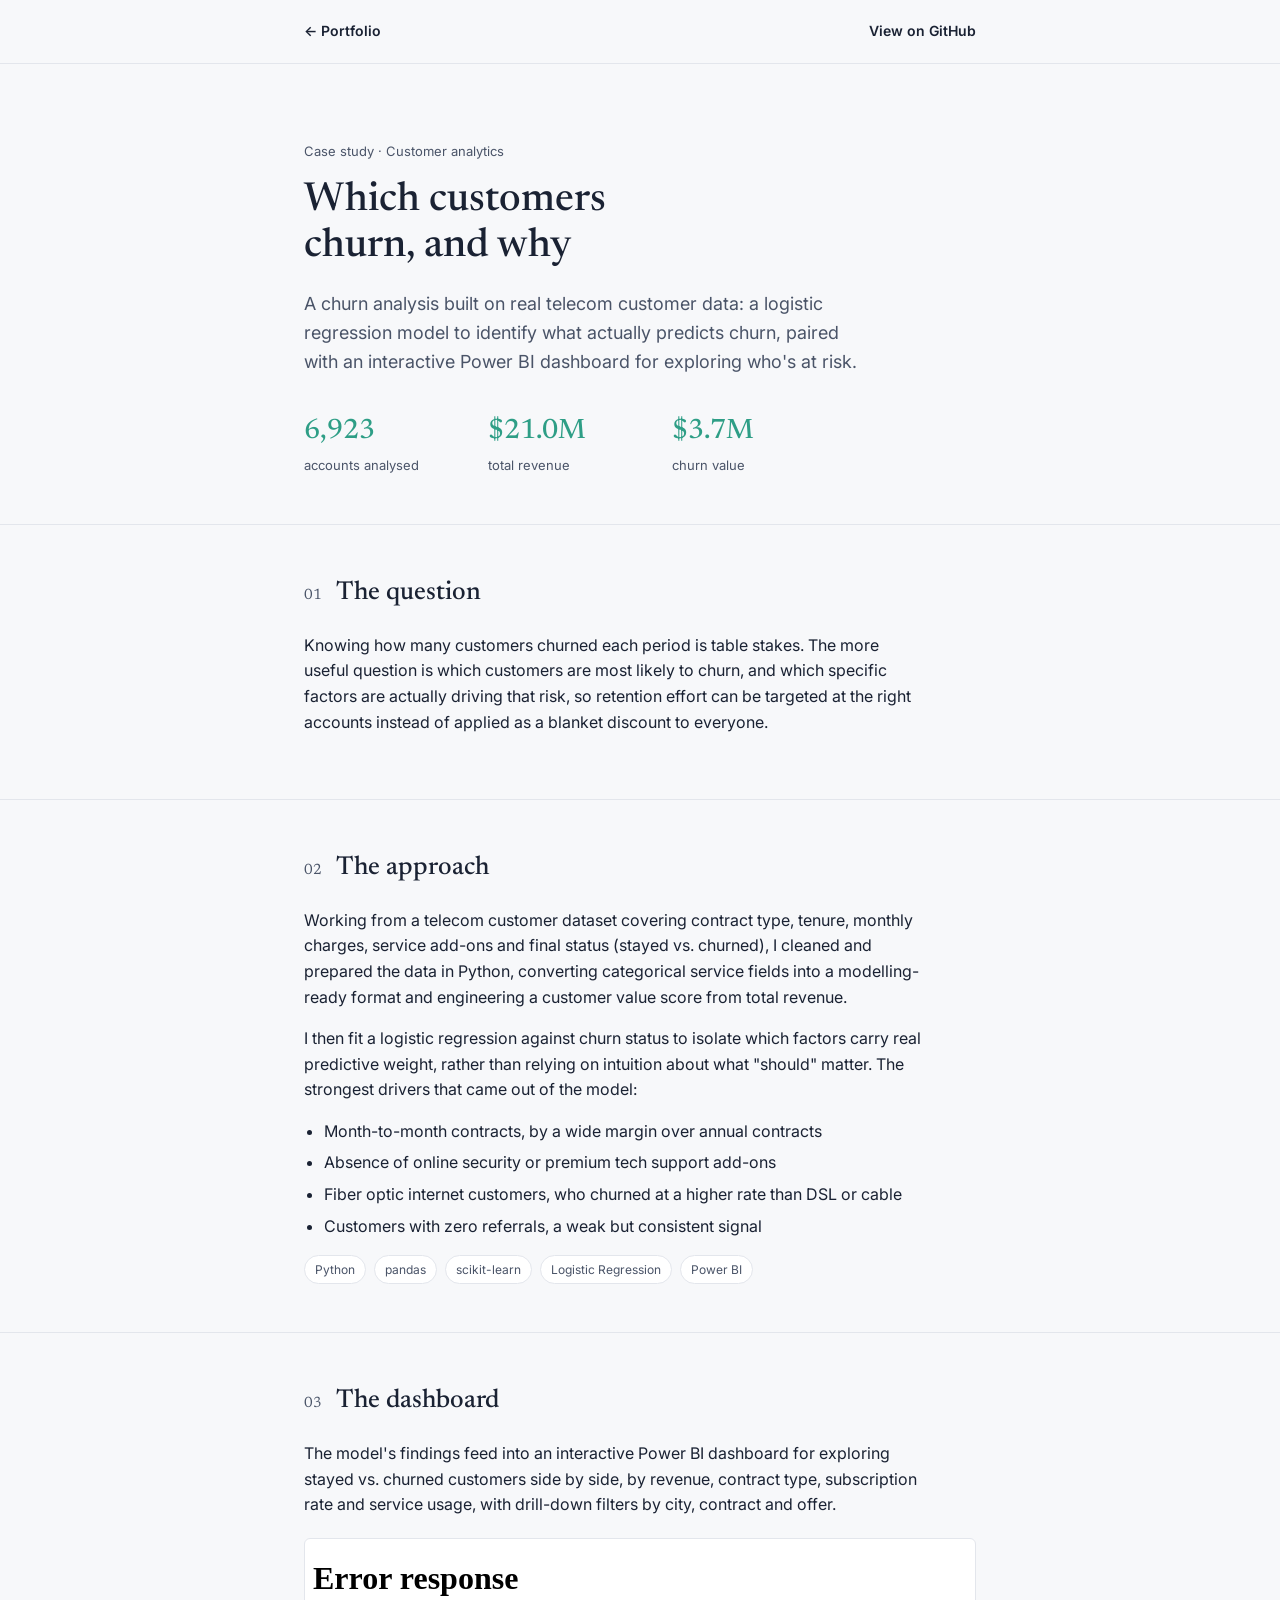
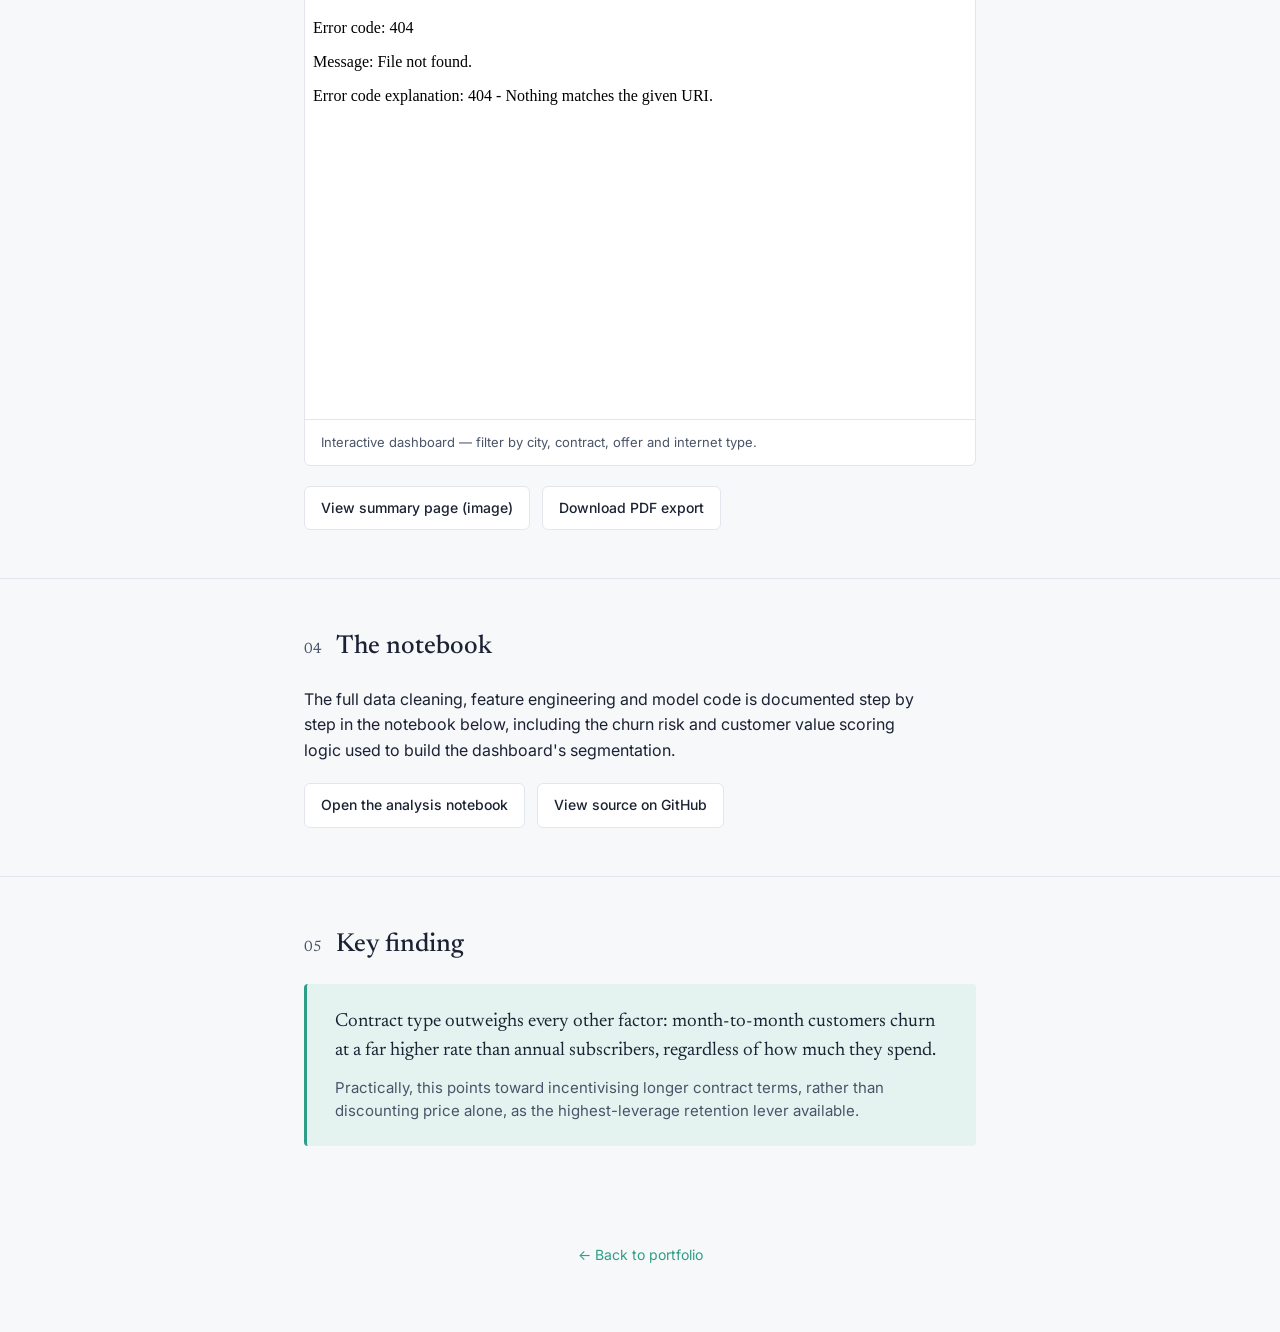
==== projects/churn-analysis/index.html @ db08b4e0 "Update index.html" ====
<!DOCTYPE html>
<html lang="en">
<head>
<meta charset="UTF-8" />
<meta name="viewport" content="width=device-width, initial-scale=1.0, viewport-fit=cover" />
<title>Telecom Customer Churn Analysis | Case Study</title>
<link rel="preconnect" href="https://fonts.googleapis.com">
<link rel="preconnect" href="https://fonts.gstatic.com" crossorigin>
<link href="https://fonts.googleapis.com/css2?family=Newsreader:ital,opsz,wght@0,6..72,400;0,6..72,500;0,6..72,600;1,6..72,400&family=Inter:wght@400;500;600&display=swap" rel="stylesheet">
<style>
  :root {
    --ink: #1A2233;
    --ink-soft: #4A5468;
    --paper: #F7F8FA;
    --panel: #FFFFFF;
    --line: #E3E6EC;
    --teal: #2E9E86;
    --teal-soft: #E4F3EF;
    --orange: #D97046;
    --orange-soft: #FBEAE1;
    --serif: 'Newsreader', Georgia, serif;
    --sans: 'Inter', -apple-system, sans-serif;
  }

  * { box-sizing: border-box; }

  body {
    margin: 0;
    background: var(--paper);
    color: var(--ink);
    font-family: var(--sans);
    line-height: 1.6;
    padding-top: env(safe-area-inset-top, 0px);
    padding-bottom: env(safe-area-inset-bottom, 0px);
  }

  a { color: var(--teal); text-decoration: none; border-bottom: 1px solid transparent; }
  a:hover { border-bottom-color: currentColor; }

  .wrap {
    max-width: 720px;
    margin: 0 auto;
    padding: 0 24px;
  }

  nav.top {
    border-bottom: 1px solid var(--line);
    padding: 20px 0;
  }
  nav.top .wrap { display: flex; justify-content: space-between; align-items: center; }
  nav.top .home-link { font-family: var(--sans); font-weight: 600; font-size: 14px; color: var(--ink); }
  nav.top .home-link:hover { border-bottom-color: var(--ink); }

  header.hero {
    padding: 64px 0 48px;
    border-bottom: 1px solid var(--line);
  }

  .eyebrow {
    font-size: 13px;
    color: var(--ink-soft);
    margin-bottom: 16px;
  }

  h1 {
    font-family: var(--serif);
    font-weight: 500;
    font-size: 40px;
    line-height: 1.15;
    margin: 0 0 20px;
    max-width: 14ch;
  }

  .dek {
    font-size: 18px;
    color: var(--ink-soft);
    max-width: 52ch;
    margin: 0 0 28px;
  }

  .stat-row {
    display: flex;
    gap: 32px;
    flex-wrap: wrap;
    margin-top: 32px;
  }
  .stat { min-width: 120px; margin-right: 32px; }
  .stat:last-child { margin-right: 0; }
  .stat .n {
    font-family: var(--serif);
    font-size: 28px;
    font-weight: 500;
    color: var(--teal);
  }
  .stat .l {
    font-size: 13px;
    color: var(--ink-soft);
    margin-top: 2px;
  }

  section.step {
    padding: 48px 0;
    border-bottom: 1px solid var(--line);
  }
  section.step:last-of-type { border-bottom: none; }

  .step-head {
    display: flex;
    align-items: baseline;
    gap: 14px;
    margin-bottom: 18px;
  }
  .step-num {
    font-family: var(--serif);
    font-size: 15px;
    color: var(--ink-soft);
    flex-shrink: 0;
  }
  .step-title {
    font-family: var(--serif);
    font-size: 26px;
    font-weight: 500;
    margin: 0;
  }

  .step p { max-width: 62ch; }
  .step ul { max-width: 60ch; padding-left: 20px; }
  .step li { margin-bottom: 6px; }

  .embed-frame {
    border: 1px solid var(--line);
    border-radius: 6px;
    overflow: hidden;
    background: var(--panel);
    margin-top: 20px;
  }
  .embed-frame iframe {
    width: 100%;
    height: 480px;
    border: 0;
    display: block;
  }
  .embed-caption {
    padding: 12px 16px;
    font-size: 13px;
    color: var(--ink-soft);
    border-top: 1px solid var(--line);
  }

  .asset-links {
    display: flex;
    gap: 12px;
    flex-wrap: wrap;
    margin-top: 20px;
  }
  .asset-links a {
    display: inline-block;
    padding: 10px 16px;
    border: 1px solid var(--line);
    border-radius: 6px;
    background: var(--panel);
    color: var(--ink);
    font-size: 14px;
    font-weight: 500;
  }
  .asset-links a:hover { border-color: var(--ink); border-bottom-color: var(--ink); }

  .finding-box {
    background: var(--teal-soft);
    border-left: 3px solid var(--teal);
    border-radius: 4px;
    padding: 24px 28px;
    margin-top: 8px;
  }
  .finding-box p {
    font-family: var(--serif);
    font-size: 19px;
    line-height: 1.5;
    margin: 0;
    color: var(--ink);
  }
  .finding-box p.support {
    font-family: var(--sans);
    font-size: 15px;
    color: var(--ink-soft);
    margin-top: 12px;
  }

  .tag-row {
    display: flex;
    gap: 8px;
    flex-wrap: wrap;
    margin-top: 8px;
  }
  .tag {
    font-size: 12px;
    padding: 4px 10px;
    border-radius: 100px;
    background: var(--panel);
    border: 1px solid var(--line);
    color: var(--ink-soft);
  }

  footer {
    padding: 48px 0 64px;
    text-align: center;
  }
  footer a { font-size: 14px; }

  @media (prefers-color-scheme: dark) {
    :root:not([data-theme="light"]) {
      --ink: #E8ECF1;
      --ink-soft: #9AA5B5;
      --paper: #12161F;
      --panel: #191E2A;
      --line: #262C3A;
      --teal-soft: #16292A;
      --orange-soft: #2A1D17;
    }
  }
  :root[data-theme="dark"] {
    --ink: #E8ECF1;
    --ink-soft: #9AA5B5;
    --paper: #12161F;
    --panel: #191E2A;
    --line: #262C3A;
    --teal-soft: #16292A;
    --orange-soft: #2A1D17;
  }

  @media (max-width: 600px) {
    h1 { font-size: 30px; }
    .step-title { font-size: 22px; }
    .stat-row { gap: 24px; }
  }
</style>
</head>
<body>

<nav class="top">
  <div class="wrap">
    <a class="home-link" href="../../index.html">← Portfolio</a>
    <a class="home-link" href="https://github.com/your-username/telecom-churn-analysis" target="_blank" rel="noopener">View on GitHub</a>
  </div>
</nav>

<header class="hero">
  <div class="wrap">
    <p class="eyebrow">Case study · Customer analytics</p>
    <h1>Which customers churn, and why</h1>
    <p class="dek">
      A churn analysis built on real telecom customer data: a logistic regression model to
      identify what actually predicts churn, paired with an interactive Power BI dashboard
      for exploring who's at risk.
    </p>
    <div class="stat-row">
      <div class="stat"><div class="n">6,923</div><div class="l">accounts analysed</div></div>
      <div class="stat"><div class="n">$21.0M</div><div class="l">total revenue</div></div>
      <div class="stat"><div class="n">$3.7M</div><div class="l">churn value</div></div>
    </div>
  </div>
</header>

<section class="step">
  <div class="wrap">
    <div class="step-head">
      <span class="step-num">01</span>
      <h2 class="step-title">The question</h2>
    </div>
    <p>
      Knowing how many customers churned each period is table stakes. The more useful
      question is which customers are most likely to churn, and which specific factors
      are actually driving that risk, so retention effort can be targeted at the right
      accounts instead of applied as a blanket discount to everyone.
    </p>
  </div>
</section>

<section class="step">
  <div class="wrap">
    <div class="step-head">
      <span class="step-num">02</span>
      <h2 class="step-title">The approach</h2>
    </div>
    <p>
      Working from a telecom customer dataset covering contract type, tenure, monthly
      charges, service add-ons and final status (stayed vs. churned), I cleaned and
      prepared the data in Python, converting categorical service fields into a modelling-ready
      format and engineering a customer value score from total revenue.
    </p>
    <p>
      I then fit a logistic regression against churn status to isolate which factors
      carry real predictive weight, rather than relying on intuition about what "should"
      matter. The strongest drivers that came out of the model:
    </p>
    <ul>
      <li>Month-to-month contracts, by a wide margin over annual contracts</li>
      <li>Absence of online security or premium tech support add-ons</li>
      <li>Fiber optic internet customers, who churned at a higher rate than DSL or cable</li>
      <li>Customers with zero referrals, a weak but consistent signal</li>
    </ul>
    <div class="tag-row">
      <span class="tag">Python</span>
      <span class="tag">pandas</span>
      <span class="tag">scikit-learn</span>
      <span class="tag">Logistic Regression</span>
      <span class="tag">Power BI</span>
    </div>
  </div>
</section>

<section class="step">
  <div class="wrap">
    <div class="step-head">
      <span class="step-num">03</span>
      <h2 class="step-title">The dashboard</h2>
    </div>
    <p>
      The model's findings feed into an interactive Power BI dashboard for exploring
      stayed vs. churned customers side by side, by revenue, contract type, subscription
      rate and service usage, with drill-down filters by city, contract and offer.
    </p>
    <div class="embed-frame">
      <!--
        Replace the iframe src below with your own Power BI "Publish to web" embed link.
        In Power BI Desktop: File → Embed report → Publish to web, then copy the src URL here.
      -->
      <iframe
        src="REPLACE_WITH_YOUR_POWER_BI_EMBED_URL"
        title="Telecom Customer Churn Dashboard"
        allowfullscreen>
      </iframe>
      <div class="embed-caption">Interactive dashboard — filter by city, contract, offer and internet type.</div>
    </div>
    <div class="asset-links">
      <a href="assets/churn-dashboard-summary.png">View summary page (image)</a>
      <a href="assets/churn-dashboard.pdf">Download PDF export</a>
    </div>
  </div>
</section>

<section class="step">
  <div class="wrap">
    <div class="step-head">
      <span class="step-num">04</span>
      <h2 class="step-title">The notebook</h2>
    </div>
    <p>
      The full data cleaning, feature engineering and model code is documented step by
      step in the notebook below, including the churn risk and customer value scoring
      logic used to build the dashboard's segmentation.
    </p>
    <div class="asset-links">
      <a href="churn_analysis.ipynb">Open the analysis notebook</a>
      <a href="https://github.com/your-username/telecom-churn-analysis" target="_blank" rel="noopener">View source on GitHub</a>
    </div>
  </div>
</section>

<section class="step">
  <div class="wrap">
    <div class="step-head">
      <span class="step-num">05</span>
      <h2 class="step-title">Key finding</h2>
    </div>
    <div class="finding-box">
      <p>Contract type outweighs every other factor: month-to-month customers churn at a far higher rate than annual subscribers, regardless of how much they spend.</p>
      <p class="support">Practically, this points toward incentivising longer contract terms, rather than discounting price alone, as the highest-leverage retention lever available.</p>
    </div>
  </div>
</section>

<footer>
  <div class="wrap">
    <a href="../../index.html">← Back to portfolio</a>
  </div>
</footer>

</body>
</html>
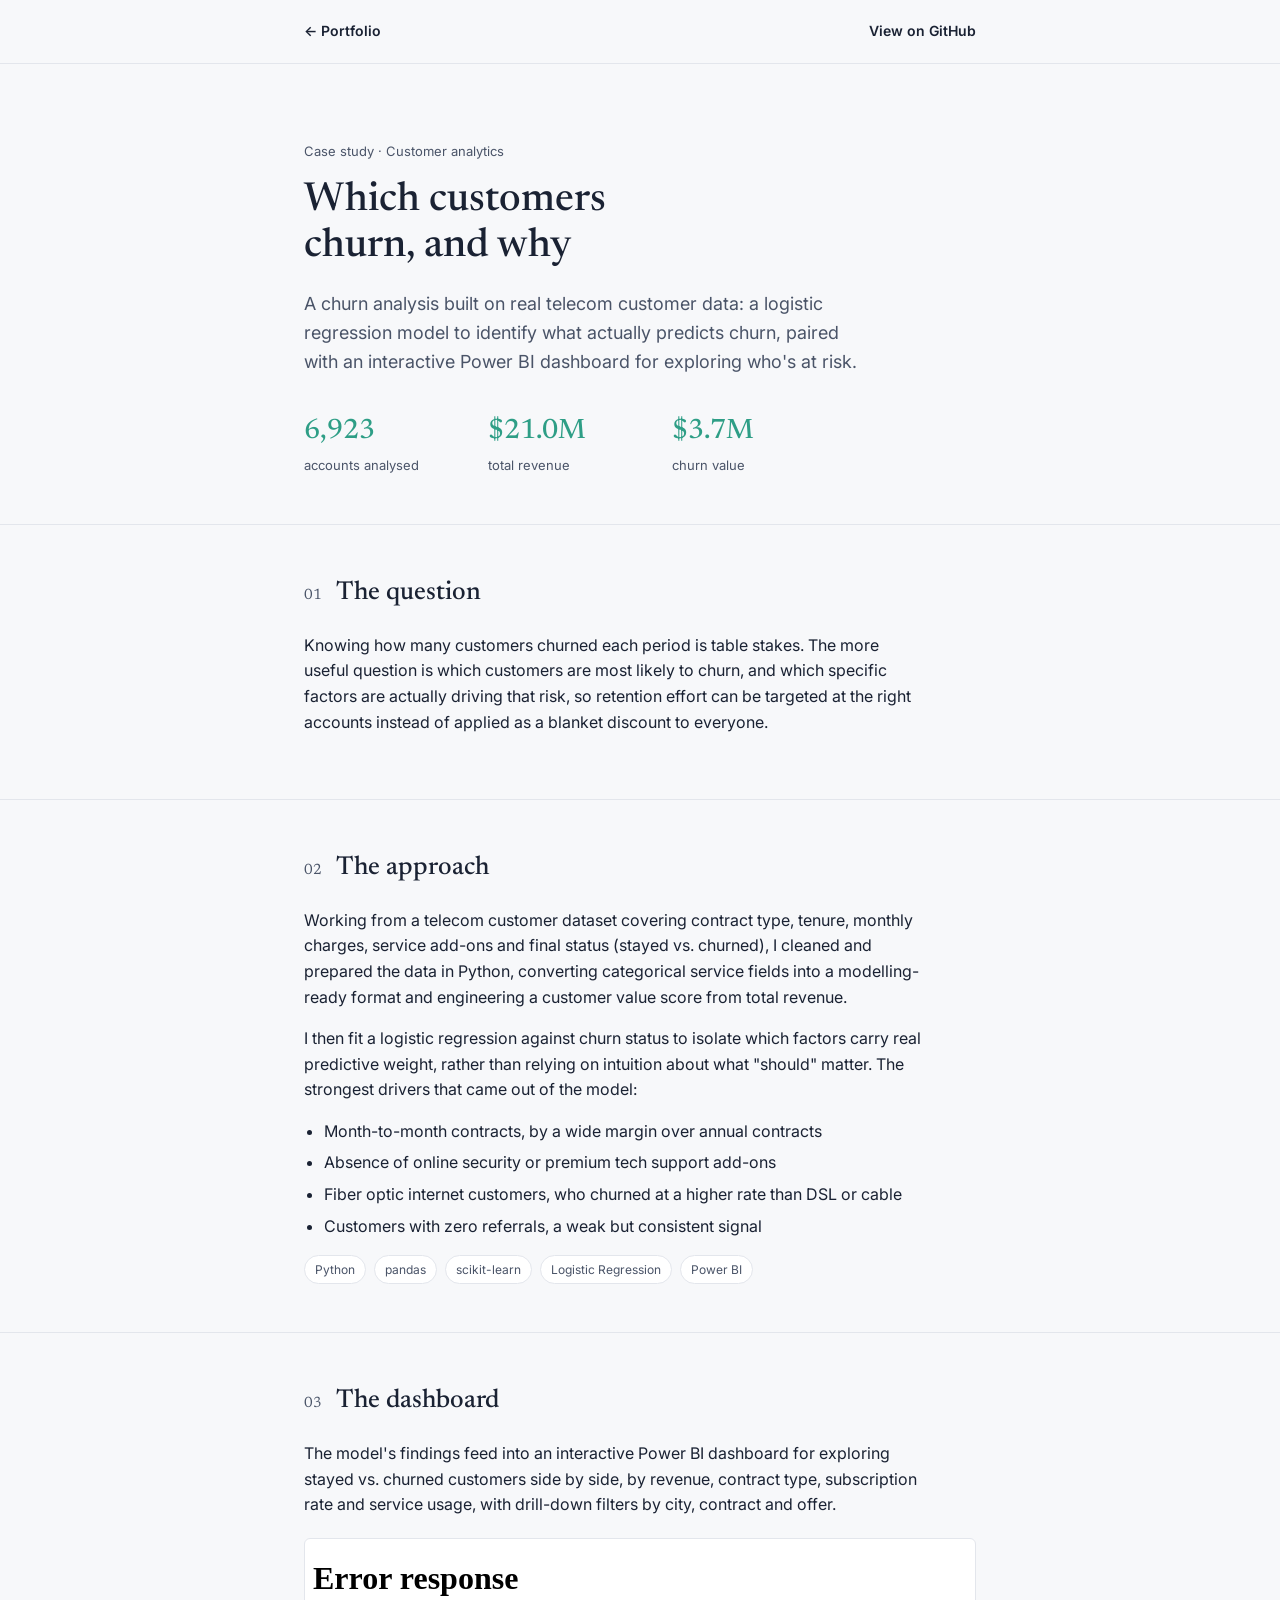
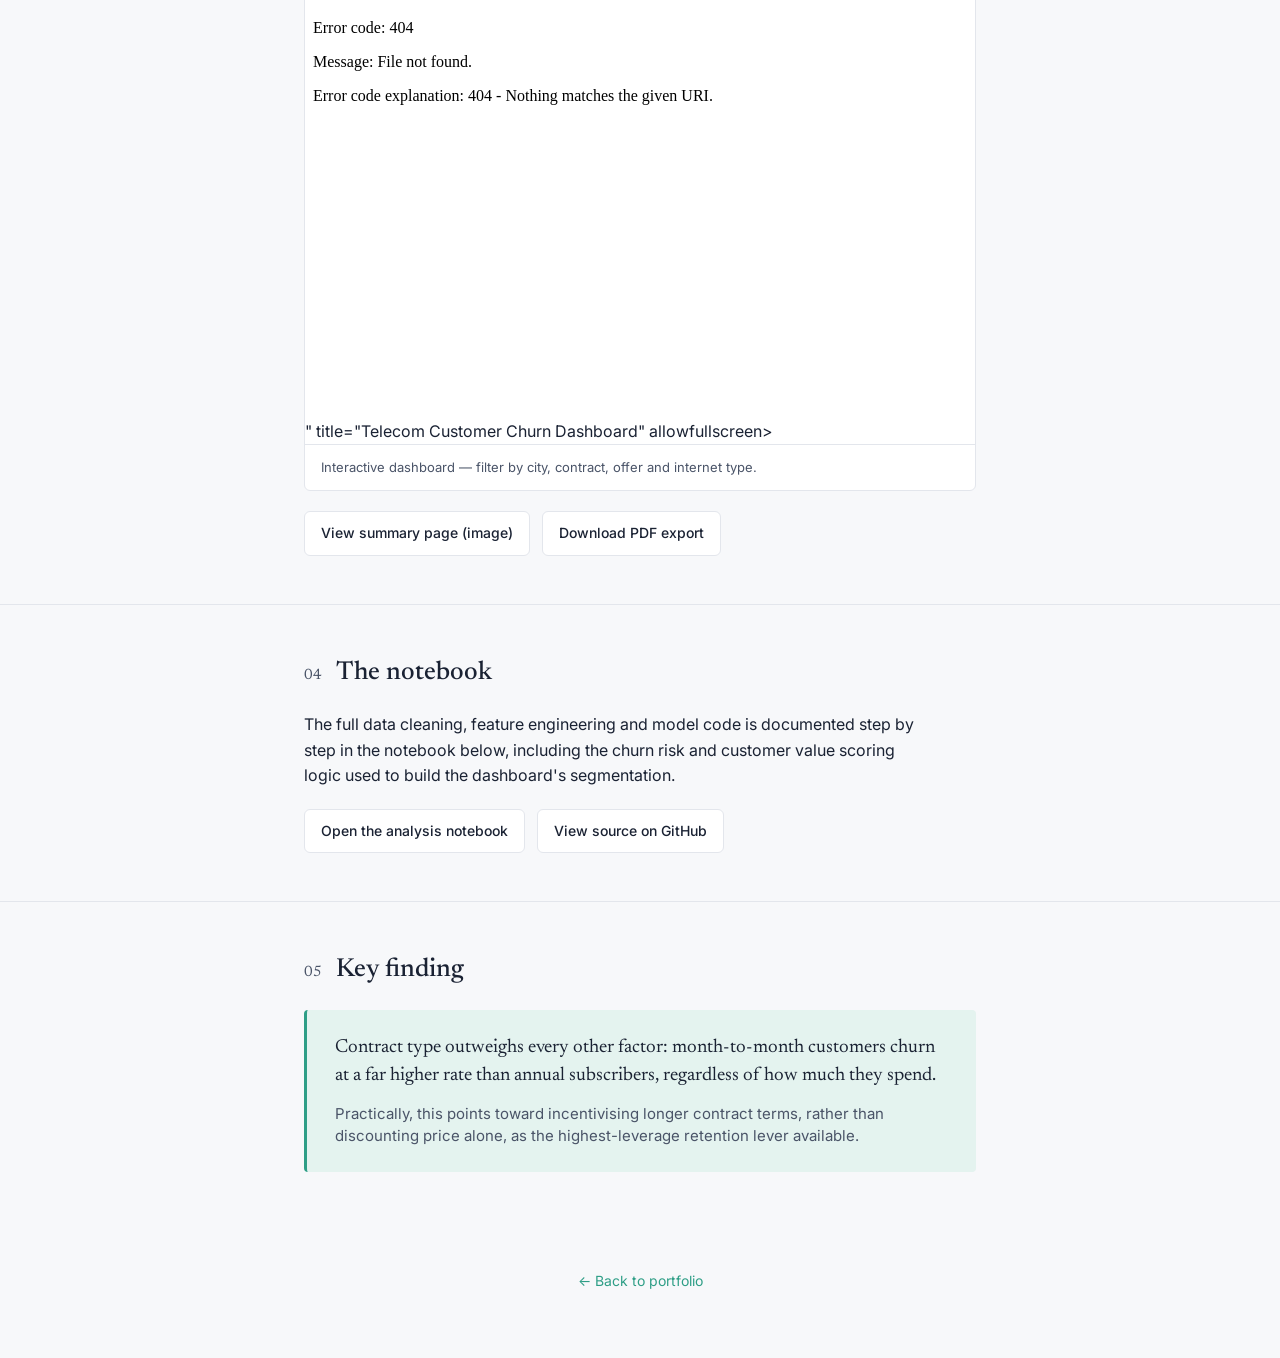
==== commit 5fcc28e6: "Update index.html" ====
--- a/projects/churn-analysis/index.html
+++ b/projects/churn-analysis/index.html
@@ -240,7 +240,7 @@
 <nav class="top">
   <div class="wrap">
     <a class="home-link" href="../../index.html">← Portfolio</a>
-    <a class="home-link" href="https://github.com/your-username/telecom-churn-analysis" target="_blank" rel="noopener">View on GitHub</a>
+    <a class="home-link" href="https://github.com/khuongduy0710123/telecom-churn-analysis" target="_blank" rel="noopener">View on GitHub</a>
   </div>
 </nav>
 
@@ -326,7 +326,7 @@
         In Power BI Desktop: File → Embed report → Publish to web, then copy the src URL here.
       -->
       <iframe
-        src="REPLACE_WITH_YOUR_POWER_BI_EMBED_URL"
+        src="<iframe title="Maven_Telecom" width="600" height="373.5" src="https://app.powerbi.com/view?r=eyJrIjoiMTI5MzNlYzQtMjM5MC00OWNlLWJhZDEtZjEwNTYxNmQ4NzM0IiwidCI6ImFmMWYzNzUzLTM5MjUtNGU2Zi05NDliLTk3YzAwNzMyMDgwMyIsImMiOjEwfQ%3D%3D" frameborder="0" allowFullScreen="true"></iframe>"
         title="Telecom Customer Churn Dashboard"
         allowfullscreen>
       </iframe>
@@ -352,7 +352,7 @@
     </p>
     <div class="asset-links">
       <a href="churn_analysis.ipynb">Open the analysis notebook</a>
-      <a href="https://github.com/your-username/telecom-churn-analysis" target="_blank" rel="noopener">View source on GitHub</a>
+      <a href="https://github.com/khuongduy0710123/telecom-churn-analysis" target="_blank" rel="noopener">View source on GitHub</a>
     </div>
   </div>
 </section>
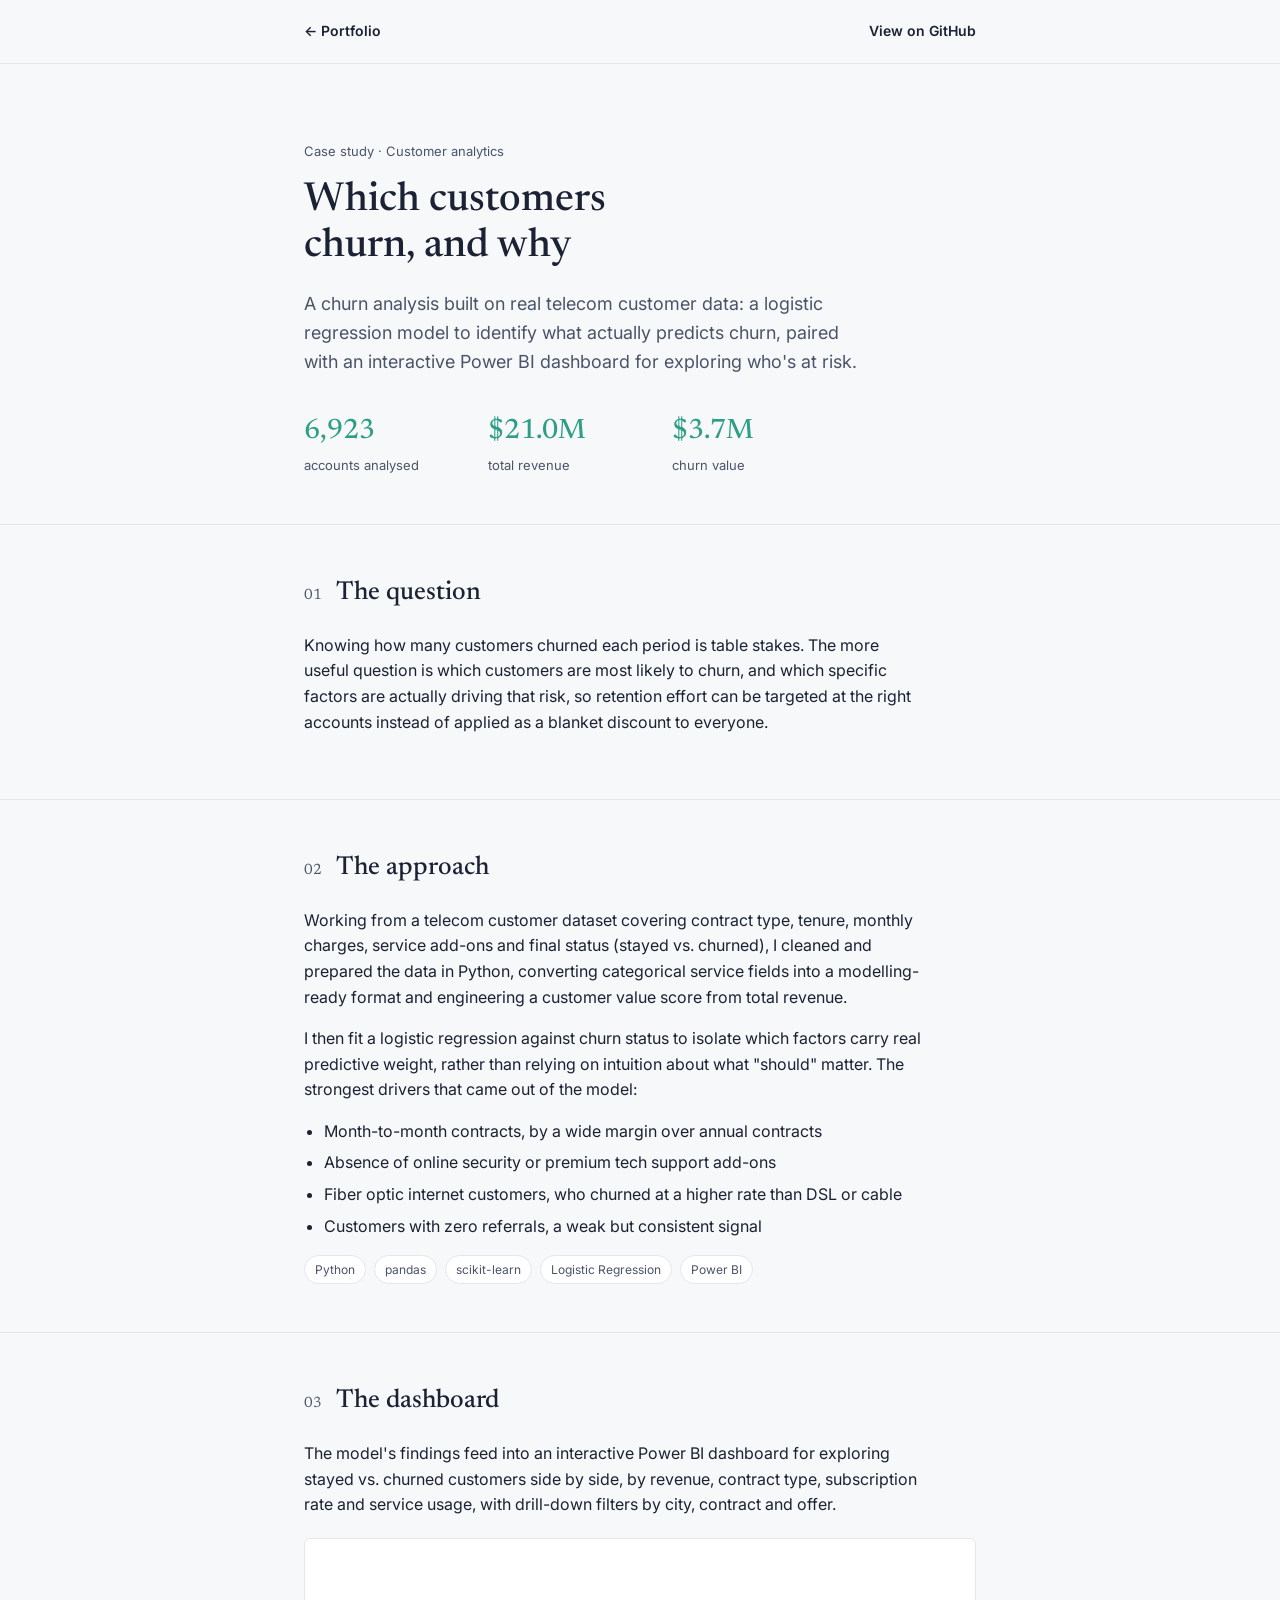
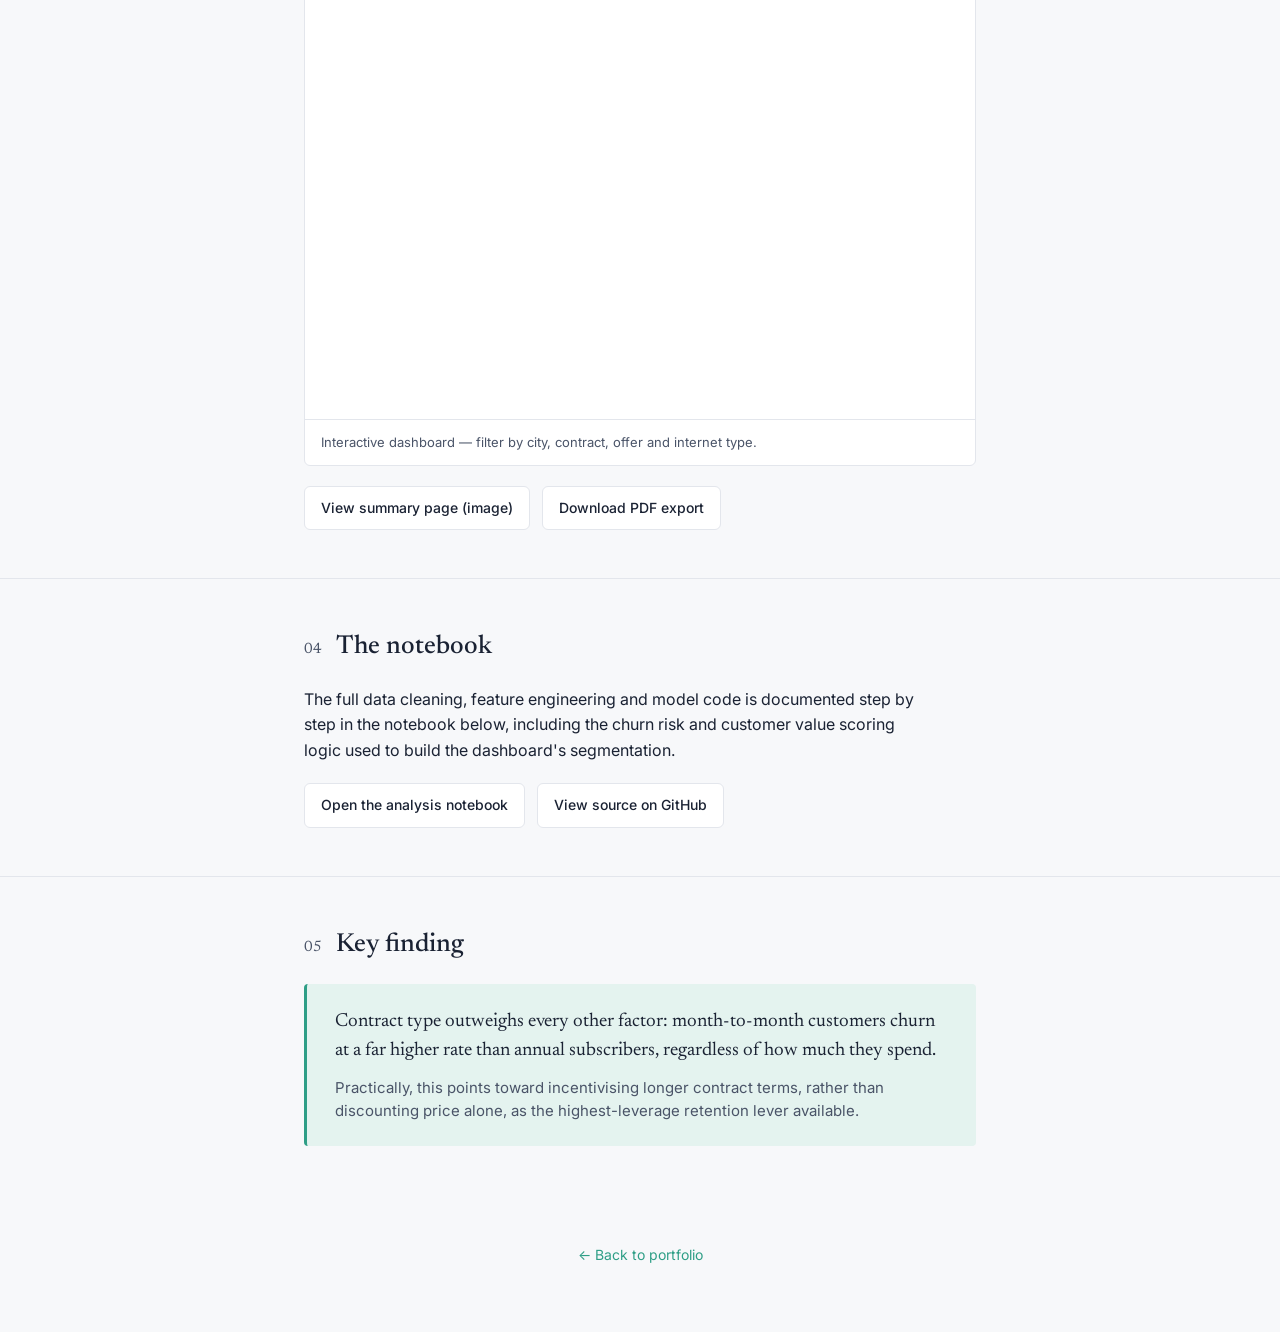
==== commit e86cc164: "Update index.html" ====
--- a/projects/churn-analysis/index.html
+++ b/projects/churn-analysis/index.html
@@ -325,11 +325,11 @@
         Replace the iframe src below with your own Power BI "Publish to web" embed link.
         In Power BI Desktop: File → Embed report → Publish to web, then copy the src URL here.
       -->
-      <iframe
-        src="<iframe title="Maven_Telecom" width="600" height="373.5" src="https://app.powerbi.com/view?r=eyJrIjoiMTI5MzNlYzQtMjM5MC00OWNlLWJhZDEtZjEwNTYxNmQ4NzM0IiwidCI6ImFmMWYzNzUzLTM5MjUtNGU2Zi05NDliLTk3YzAwNzMyMDgwMyIsImMiOjEwfQ%3D%3D" frameborder="0" allowFullScreen="true"></iframe>"
-        title="Telecom Customer Churn Dashboard"
-        allowfullscreen>
-      </iframe>
+    <iframe
+      src="https://app.powerbi.com/view?r=eyJrIjoiMTI5MzNlYzQtMjM5MC00OWNlLWJhZDEtZjEwNTYxNmQ4NzM0IiwidCI6ImFmMWYzNzUzLTM5MjUtNGU2Zi05NDliLTk3YzAwNzMyMDgwMyIsImMiOjEwfQ%3D%3D"
+      title="Telecom Customer Churn Dashboard"
+      allowfullscreen>
+    </iframe>
       <div class="embed-caption">Interactive dashboard — filter by city, contract, offer and internet type.</div>
     </div>
     <div class="asset-links">
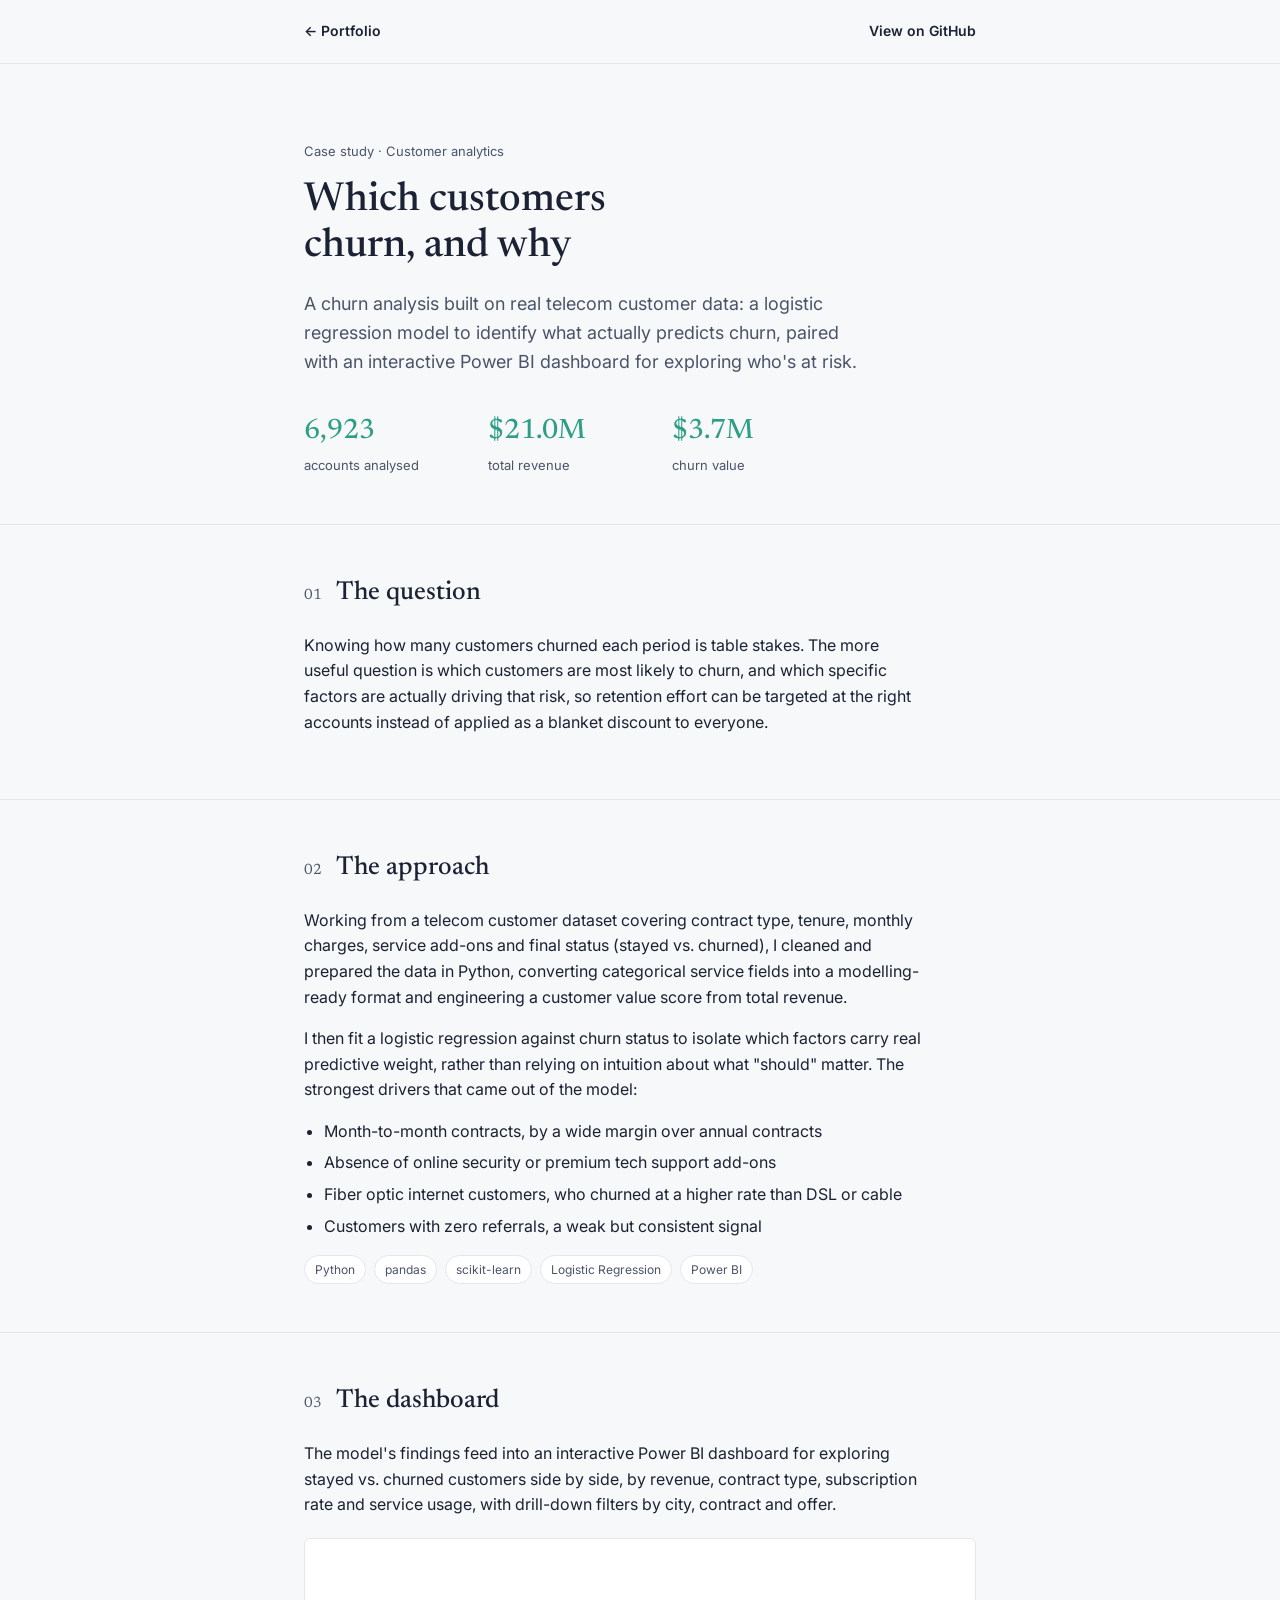
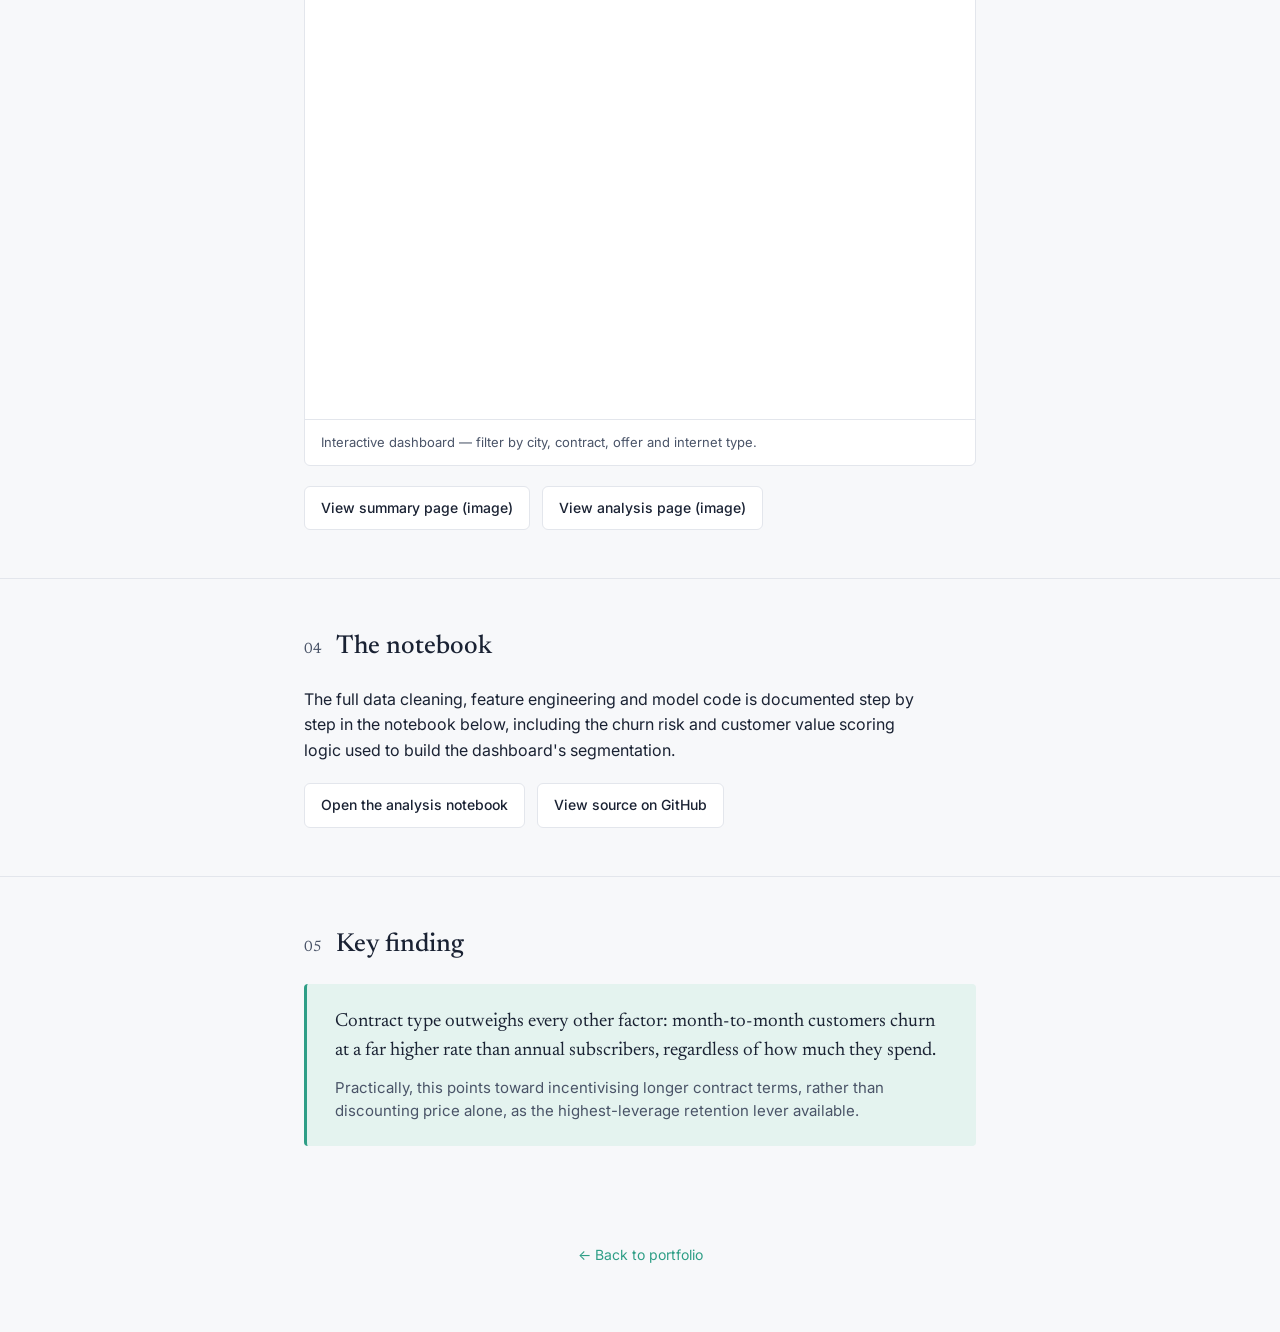
==== commit 58912fa1: "Update index.html" ====
--- a/projects/churn-analysis/index.html
+++ b/projects/churn-analysis/index.html
@@ -320,22 +320,18 @@
       stayed vs. churned customers side by side, by revenue, contract type, subscription
       rate and service usage, with drill-down filters by city, contract and offer.
     </p>
-    <div class="embed-frame">
-      <!--
-        Replace the iframe src below with your own Power BI "Publish to web" embed link.
-        In Power BI Desktop: File → Embed report → Publish to web, then copy the src URL here.
-      -->
-    <iframe
-      src="https://app.powerbi.com/view?r=eyJrIjoiMTI5MzNlYzQtMjM5MC00OWNlLWJhZDEtZjEwNTYxNmQ4NzM0IiwidCI6ImFmMWYzNzUzLTM5MjUtNGU2Zi05NDliLTk3YzAwNzMyMDgwMyIsImMiOjEwfQ%3D%3D"
-      title="Telecom Customer Churn Dashboard"
-      allowfullscreen>
-    </iframe>
-      <div class="embed-caption">Interactive dashboard — filter by city, contract, offer and internet type.</div>
-    </div>
-    <div class="asset-links">
-      <a href="assets/churn-dashboard-summary.png">View summary page (image)</a>
-      <a href="assets/churn-dashboard.pdf">Download PDF export</a>
-    </div>
+<div class="embed-frame">
+  <iframe
+    src="https://app.powerbi.com/view?r=eyJrIjoiMTI5MzNlYzQtMjM5MC00OWNlLWJhZDEtZjEwNTYxNmQ4NzM0IiwidCI6ImFmMWYzNzUzLTM5MjUtNGU2Zi05NDliLTk3YzAwNzMyMDgwMyIsImMiOjEwfQ%3D%3D"
+    title="Telecom Customer Churn Dashboard"
+    allowfullscreen>
+  </iframe>
+  <div class="embed-caption">Interactive dashboard — filter by city, contract, offer and internet type.</div>
+</div>
+<div class="asset-links">
+  <a href="Project1_Summary.png">View summary page (image)</a>
+  <a href="Analysis.png">View analysis page (image)</a>
+</div>
   </div>
 </section>
 
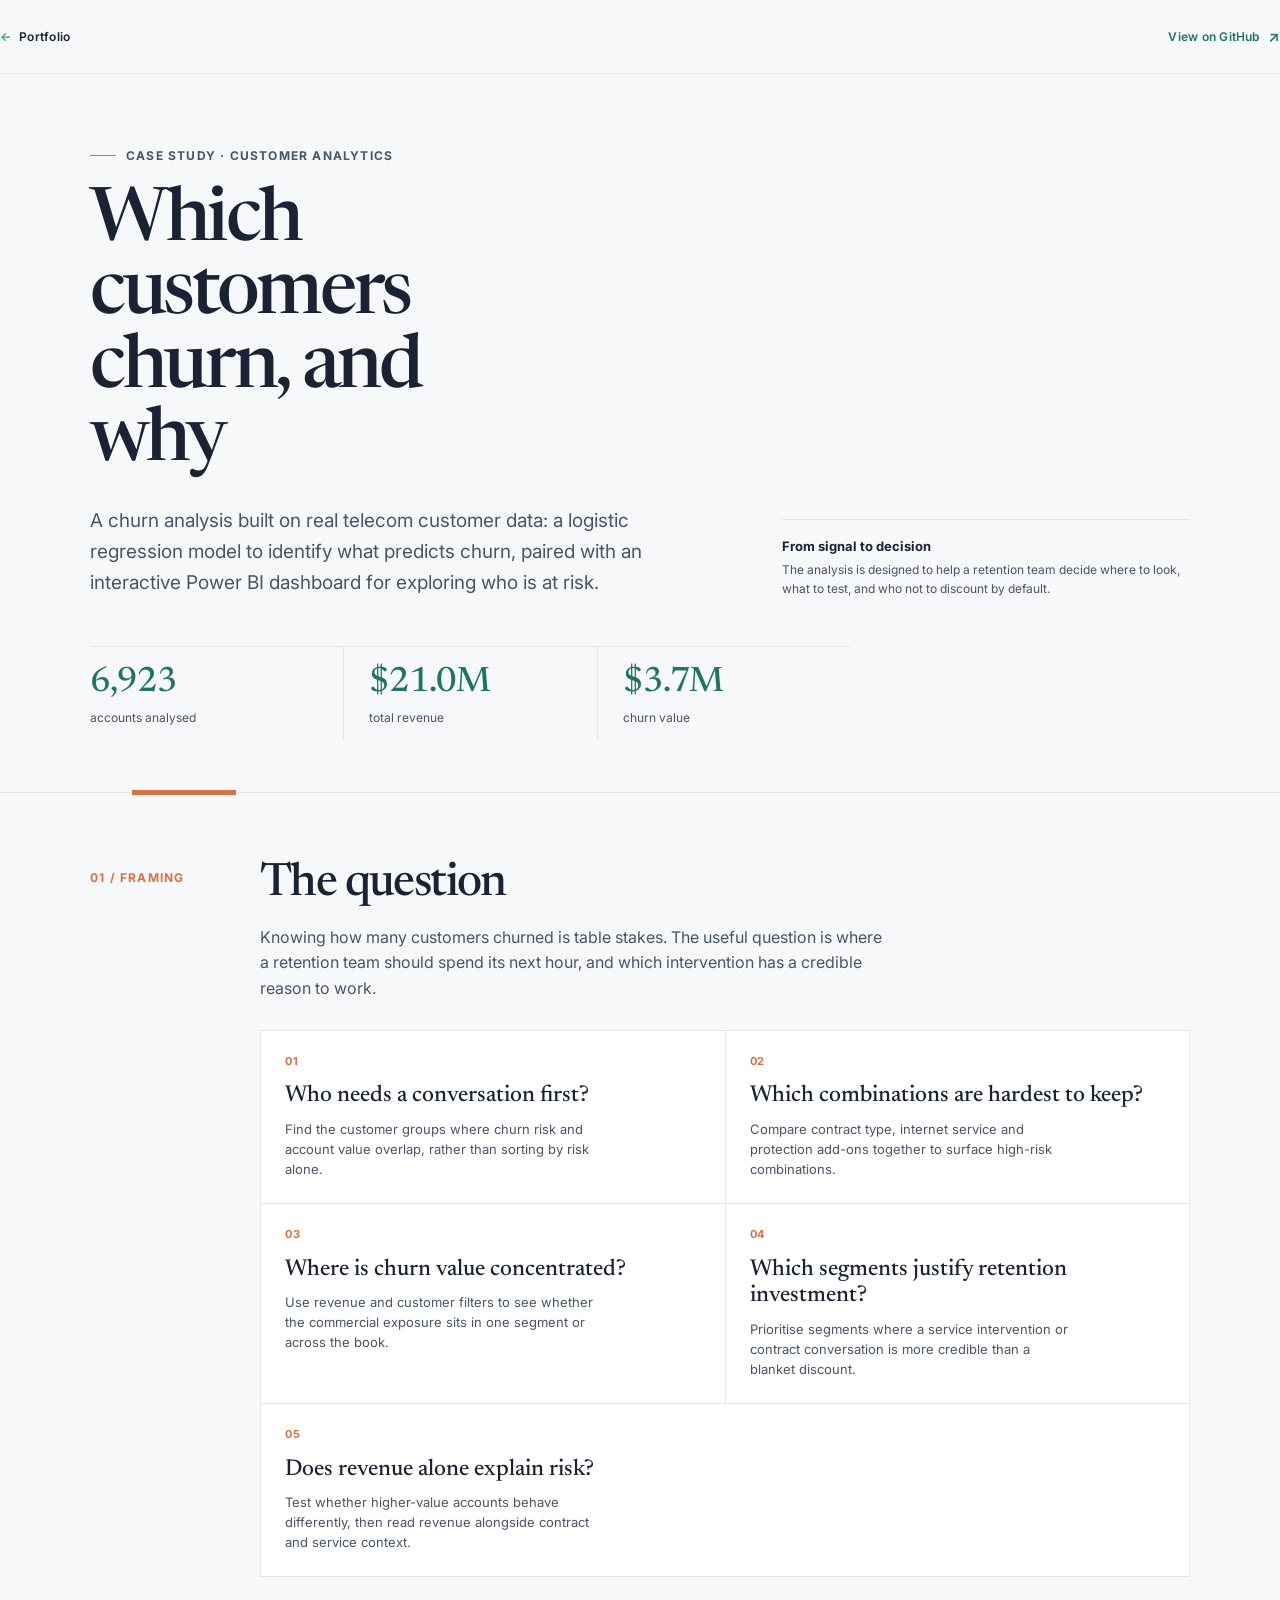
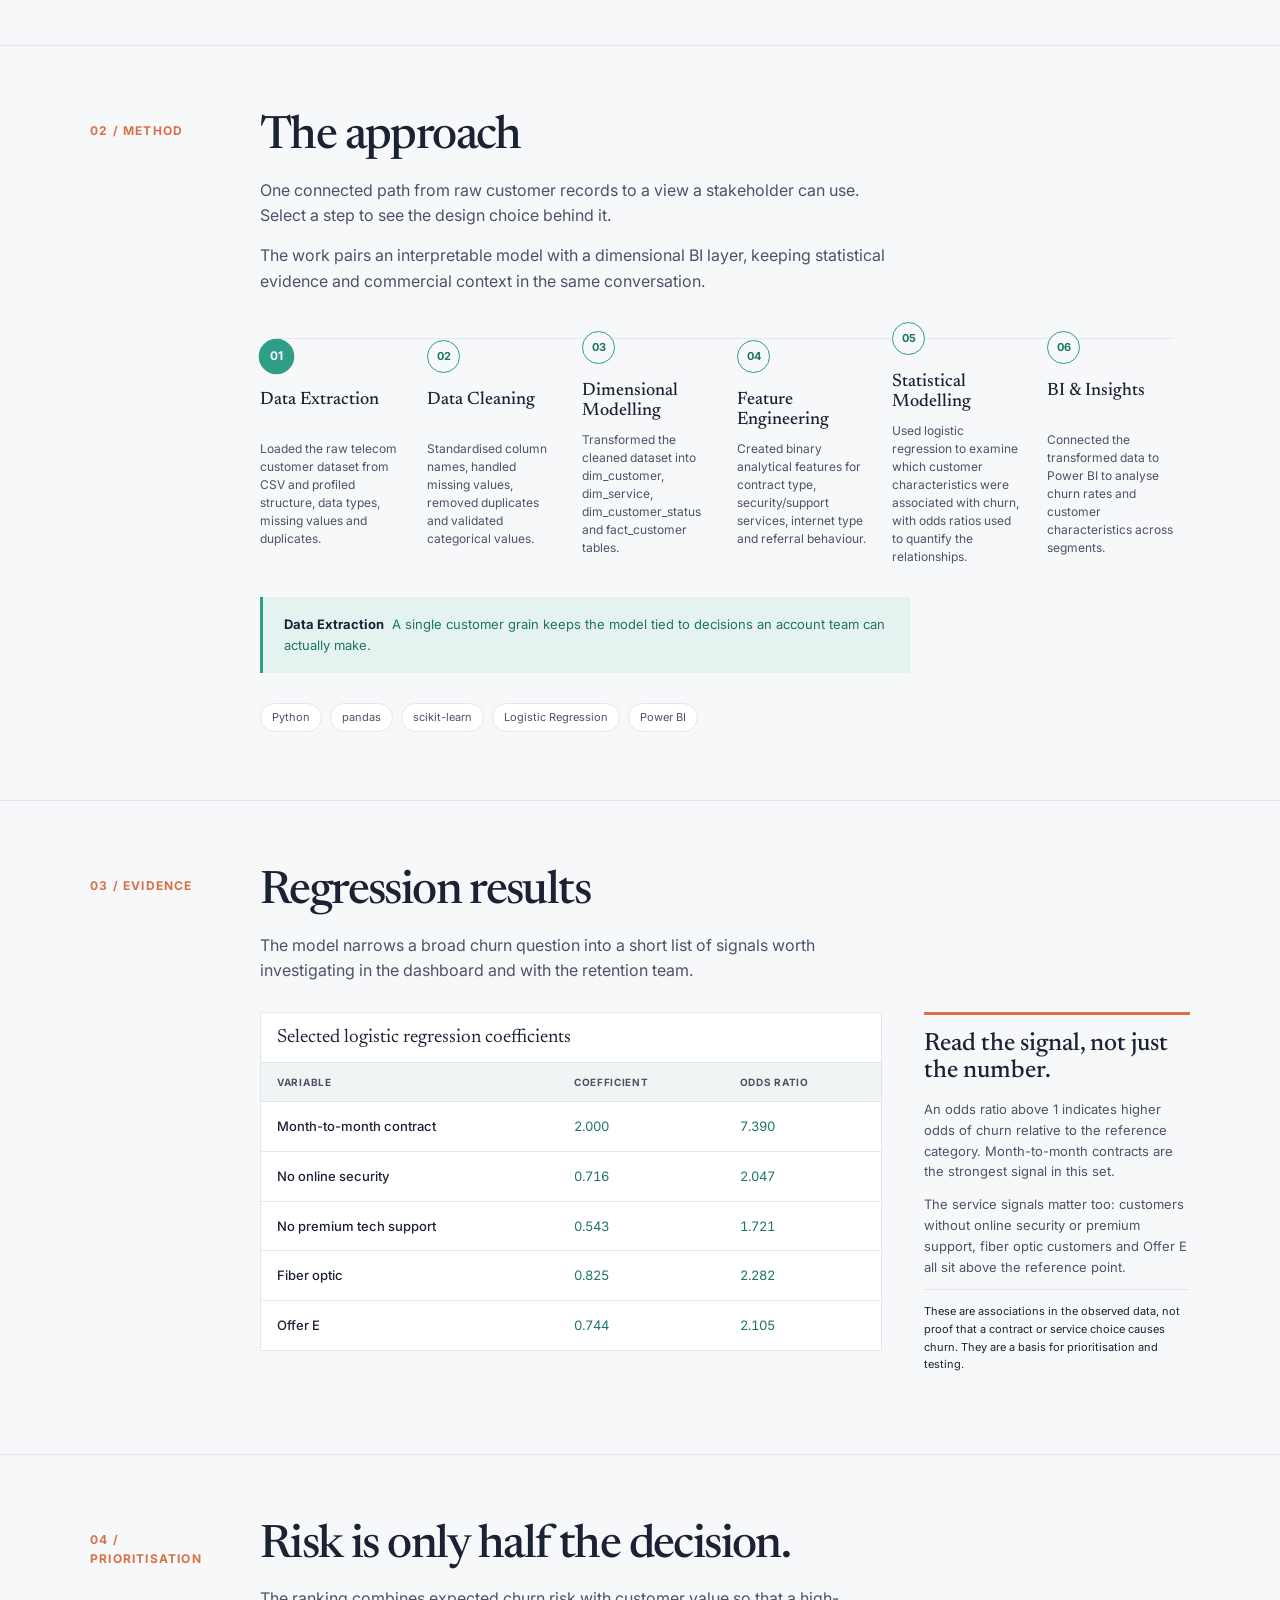
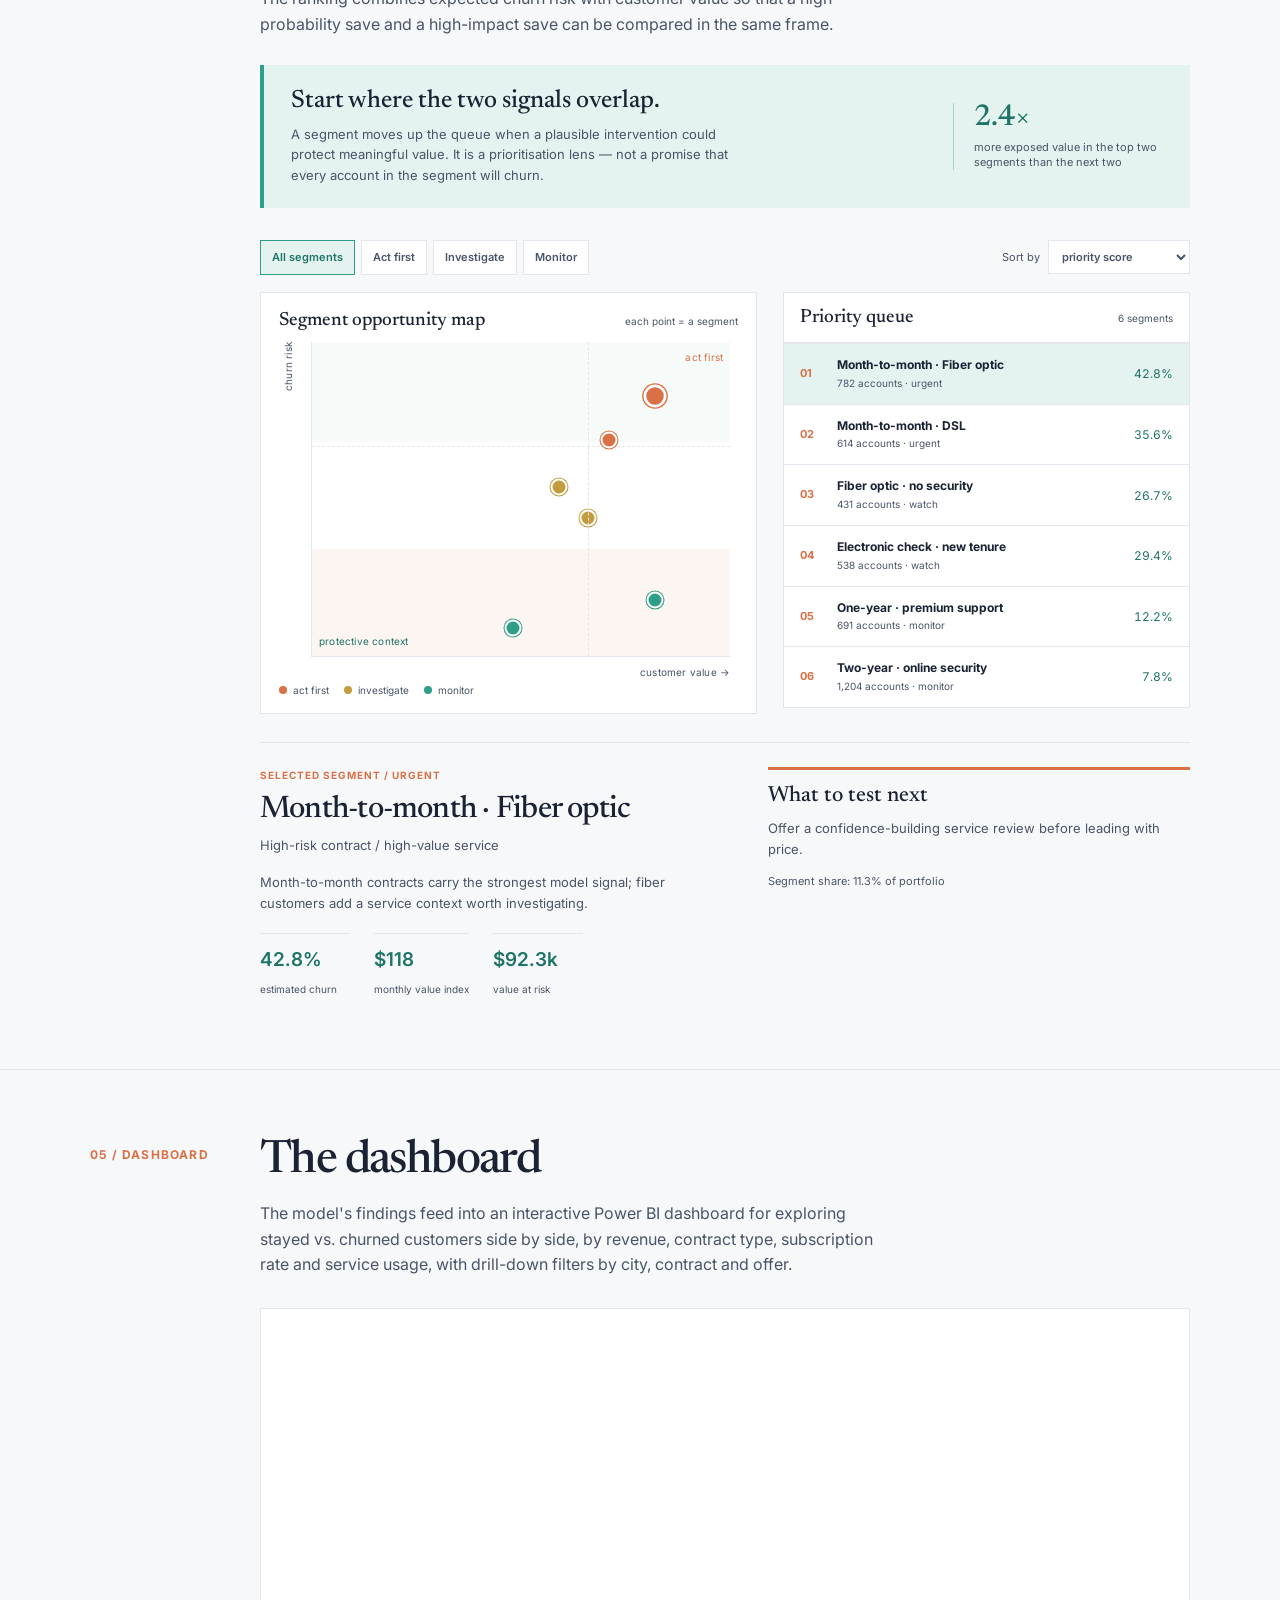
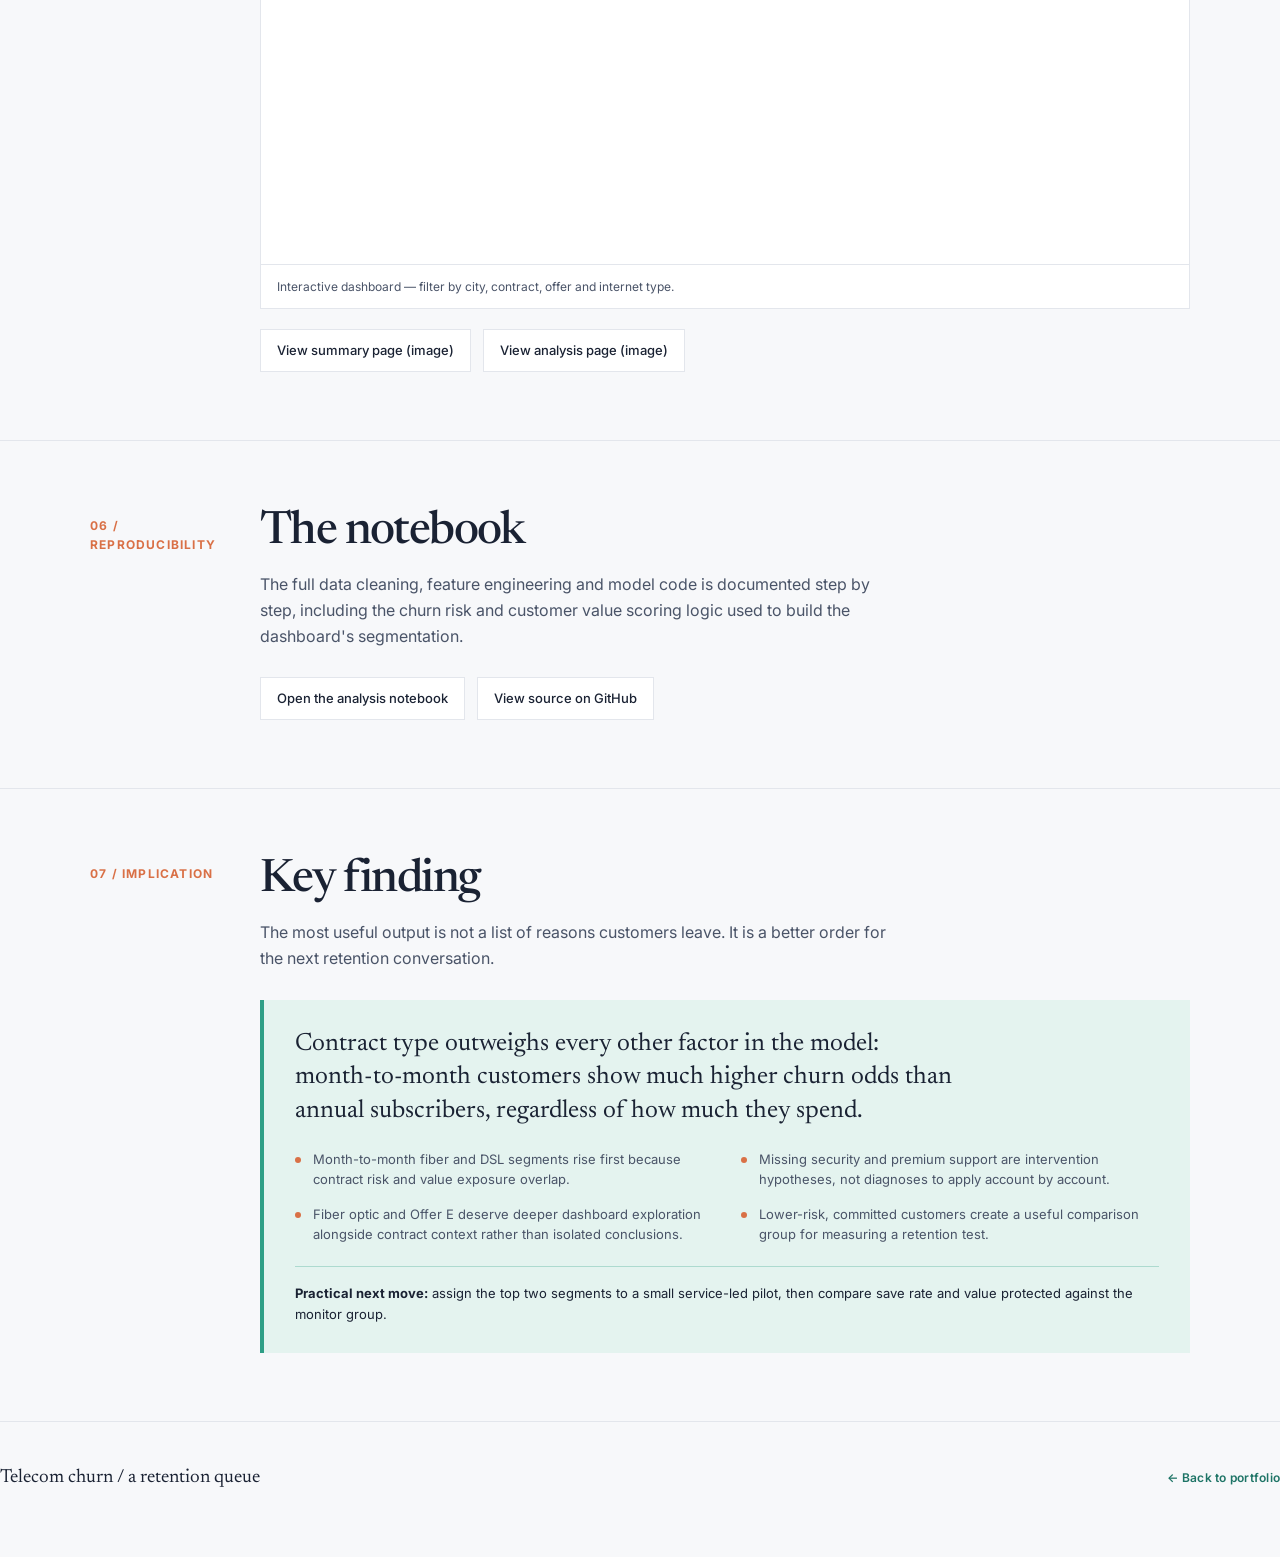
==== commit 38dafb0a: "Update index.html" ====
--- a/projects/churn-analysis/index.html
+++ b/projects/churn-analysis/index.html
@@ -1,376 +1,732 @@
-<!DOCTYPE html>
+<!doctype html>
 <html lang="en">
-<head>
-<meta charset="UTF-8" />
-<meta name="viewport" content="width=device-width, initial-scale=1.0, viewport-fit=cover" />
-<title>Telecom Customer Churn Analysis | Case Study</title>
-<link rel="preconnect" href="https://fonts.googleapis.com">
-<link rel="preconnect" href="https://fonts.gstatic.com" crossorigin>
-<link href="https://fonts.googleapis.com/css2?family=Newsreader:ital,opsz,wght@0,6..72,400;0,6..72,500;0,6..72,600;1,6..72,400&family=Inter:wght@400;500;600&display=swap" rel="stylesheet">
-<style>
-  :root {
-    --ink: #1A2233;
-    --ink-soft: #4A5468;
-    --paper: #F7F8FA;
-    --panel: #FFFFFF;
-    --line: #E3E6EC;
-    --teal: #2E9E86;
-    --teal-soft: #E4F3EF;
-    --orange: #D97046;
-    --orange-soft: #FBEAE1;
-    --serif: 'Newsreader', Georgia, serif;
-    --sans: 'Inter', -apple-system, sans-serif;
-  }
-
-  * { box-sizing: border-box; }
-
-  body {
-    margin: 0;
-    background: var(--paper);
-    color: var(--ink);
-    font-family: var(--sans);
-    line-height: 1.6;
-    padding-top: env(safe-area-inset-top, 0px);
-    padding-bottom: env(safe-area-inset-bottom, 0px);
-  }
-
-  a { color: var(--teal); text-decoration: none; border-bottom: 1px solid transparent; }
-  a:hover { border-bottom-color: currentColor; }
-
-  .wrap {
-    max-width: 720px;
-    margin: 0 auto;
-    padding: 0 24px;
-  }
-
-  nav.top {
-    border-bottom: 1px solid var(--line);
-    padding: 20px 0;
-  }
-  nav.top .wrap { display: flex; justify-content: space-between; align-items: center; }
-  nav.top .home-link { font-family: var(--sans); font-weight: 600; font-size: 14px; color: var(--ink); }
-  nav.top .home-link:hover { border-bottom-color: var(--ink); }
-
-  header.hero {
-    padding: 64px 0 48px;
-    border-bottom: 1px solid var(--line);
-  }
-
-  .eyebrow {
-    font-size: 13px;
-    color: var(--ink-soft);
-    margin-bottom: 16px;
-  }
-
-  h1 {
-    font-family: var(--serif);
-    font-weight: 500;
-    font-size: 40px;
-    line-height: 1.15;
-    margin: 0 0 20px;
-    max-width: 14ch;
-  }
-
-  .dek {
-    font-size: 18px;
-    color: var(--ink-soft);
-    max-width: 52ch;
-    margin: 0 0 28px;
-  }
-
-  .stat-row {
-    display: flex;
-    gap: 32px;
-    flex-wrap: wrap;
-    margin-top: 32px;
-  }
-  .stat { min-width: 120px; margin-right: 32px; }
-  .stat:last-child { margin-right: 0; }
-  .stat .n {
-    font-family: var(--serif);
-    font-size: 28px;
-    font-weight: 500;
-    color: var(--teal);
-  }
-  .stat .l {
-    font-size: 13px;
-    color: var(--ink-soft);
-    margin-top: 2px;
-  }
-
-  section.step {
-    padding: 48px 0;
-    border-bottom: 1px solid var(--line);
-  }
-  section.step:last-of-type { border-bottom: none; }
-
-  .step-head {
-    display: flex;
-    align-items: baseline;
-    gap: 14px;
-    margin-bottom: 18px;
-  }
-  .step-num {
-    font-family: var(--serif);
-    font-size: 15px;
-    color: var(--ink-soft);
-    flex-shrink: 0;
-  }
-  .step-title {
-    font-family: var(--serif);
-    font-size: 26px;
-    font-weight: 500;
-    margin: 0;
-  }
-
-  .step p { max-width: 62ch; }
-  .step ul { max-width: 60ch; padding-left: 20px; }
-  .step li { margin-bottom: 6px; }
-
-  .embed-frame {
-    border: 1px solid var(--line);
-    border-radius: 6px;
-    overflow: hidden;
-    background: var(--panel);
-    margin-top: 20px;
-  }
-  .embed-frame iframe {
-    width: 100%;
-    height: 480px;
-    border: 0;
-    display: block;
-  }
-  .embed-caption {
-    padding: 12px 16px;
-    font-size: 13px;
-    color: var(--ink-soft);
-    border-top: 1px solid var(--line);
-  }
-
-  .asset-links {
-    display: flex;
-    gap: 12px;
-    flex-wrap: wrap;
-    margin-top: 20px;
-  }
-  .asset-links a {
-    display: inline-block;
-    padding: 10px 16px;
-    border: 1px solid var(--line);
-    border-radius: 6px;
-    background: var(--panel);
-    color: var(--ink);
-    font-size: 14px;
-    font-weight: 500;
-  }
-  .asset-links a:hover { border-color: var(--ink); border-bottom-color: var(--ink); }
-
-  .finding-box {
-    background: var(--teal-soft);
-    border-left: 3px solid var(--teal);
-    border-radius: 4px;
-    padding: 24px 28px;
-    margin-top: 8px;
-  }
-  .finding-box p {
-    font-family: var(--serif);
-    font-size: 19px;
-    line-height: 1.5;
-    margin: 0;
-    color: var(--ink);
-  }
-  .finding-box p.support {
-    font-family: var(--sans);
-    font-size: 15px;
-    color: var(--ink-soft);
-    margin-top: 12px;
-  }
-
-  .tag-row {
-    display: flex;
-    gap: 8px;
-    flex-wrap: wrap;
-    margin-top: 8px;
-  }
-  .tag {
-    font-size: 12px;
-    padding: 4px 10px;
-    border-radius: 100px;
-    background: var(--panel);
-    border: 1px solid var(--line);
-    color: var(--ink-soft);
-  }
-
-  footer {
-    padding: 48px 0 64px;
-    text-align: center;
-  }
-  footer a { font-size: 14px; }
-
-  @media (prefers-color-scheme: dark) {
-    :root:not([data-theme="light"]) {
-      --ink: #E8ECF1;
-      --ink-soft: #9AA5B5;
-      --paper: #12161F;
-      --panel: #191E2A;
-      --line: #262C3A;
-      --teal-soft: #16292A;
-      --orange-soft: #2A1D17;
-    }
-  }
-  :root[data-theme="dark"] {
-    --ink: #E8ECF1;
-    --ink-soft: #9AA5B5;
-    --paper: #12161F;
-    --panel: #191E2A;
-    --line: #262C3A;
-    --teal-soft: #16292A;
-    --orange-soft: #2A1D17;
-  }
-
-  @media (max-width: 600px) {
-    h1 { font-size: 30px; }
-    .step-title { font-size: 22px; }
-    .stat-row { gap: 24px; }
-  }
-</style>
-</head>
-<body>
-
-<nav class="top">
-  <div class="wrap">
-    <a class="home-link" href="../../index.html">← Portfolio</a>
-    <a class="home-link" href="https://github.com/khuongduy0710123/telecom-churn-analysis" target="_blank" rel="noopener">View on GitHub</a>
-  </div>
-</nav>
-
-<header class="hero">
-  <div class="wrap">
-    <p class="eyebrow">Case study · Customer analytics</p>
-    <h1>Which customers churn, and why</h1>
-    <p class="dek">
-      A churn analysis built on real telecom customer data: a logistic regression model to
-      identify what actually predicts churn, paired with an interactive Power BI dashboard
-      for exploring who's at risk.
-    </p>
-    <div class="stat-row">
-      <div class="stat"><div class="n">6,923</div><div class="l">accounts analysed</div></div>
-      <div class="stat"><div class="n">$21.0M</div><div class="l">total revenue</div></div>
-      <div class="stat"><div class="n">$3.7M</div><div class="l">churn value</div></div>
-    </div>
-  </div>
-</header>
-
-<section class="step">
-  <div class="wrap">
-    <div class="step-head">
-      <span class="step-num">01</span>
-      <h2 class="step-title">The question</h2>
-    </div>
-    <p>
-      Knowing how many customers churned each period is table stakes. The more useful
-      question is which customers are most likely to churn, and which specific factors
-      are actually driving that risk, so retention effort can be targeted at the right
-      accounts instead of applied as a blanket discount to everyone.
-    </p>
-  </div>
-</section>
-
-<section class="step">
-  <div class="wrap">
-    <div class="step-head">
-      <span class="step-num">02</span>
-      <h2 class="step-title">The approach</h2>
-    </div>
-    <p>
-      Working from a telecom customer dataset covering contract type, tenure, monthly
-      charges, service add-ons and final status (stayed vs. churned), I cleaned and
-      prepared the data in Python, converting categorical service fields into a modelling-ready
-      format and engineering a customer value score from total revenue.
-    </p>
-    <p>
-      I then fit a logistic regression against churn status to isolate which factors
-      carry real predictive weight, rather than relying on intuition about what "should"
-      matter. The strongest drivers that came out of the model:
-    </p>
-    <ul>
-      <li>Month-to-month contracts, by a wide margin over annual contracts</li>
-      <li>Absence of online security or premium tech support add-ons</li>
-      <li>Fiber optic internet customers, who churned at a higher rate than DSL or cable</li>
-      <li>Customers with zero referrals, a weak but consistent signal</li>
-    </ul>
-    <div class="tag-row">
-      <span class="tag">Python</span>
-      <span class="tag">pandas</span>
-      <span class="tag">scikit-learn</span>
-      <span class="tag">Logistic Regression</span>
-      <span class="tag">Power BI</span>
-    </div>
-  </div>
-</section>
-
-<section class="step">
-  <div class="wrap">
-    <div class="step-head">
-      <span class="step-num">03</span>
-      <h2 class="step-title">The dashboard</h2>
-    </div>
-    <p>
-      The model's findings feed into an interactive Power BI dashboard for exploring
-      stayed vs. churned customers side by side, by revenue, contract type, subscription
-      rate and service usage, with drill-down filters by city, contract and offer.
-    </p>
-<div class="embed-frame">
-  <iframe
-    src="https://app.powerbi.com/view?r=eyJrIjoiMTI5MzNlYzQtMjM5MC00OWNlLWJhZDEtZjEwNTYxNmQ4NzM0IiwidCI6ImFmMWYzNzUzLTM5MjUtNGU2Zi05NDliLTk3YzAwNzMyMDgwMyIsImMiOjEwfQ%3D%3D"
-    title="Telecom Customer Churn Dashboard"
-    allowfullscreen>
-  </iframe>
-  <div class="embed-caption">Interactive dashboard — filter by city, contract, offer and internet type.</div>
-</div>
-<div class="asset-links">
-  <a href="Project1_Summary.png">View summary page (image)</a>
-  <a href="Analysis.png">View analysis page (image)</a>
-</div>
-  </div>
-</section>
-
-<section class="step">
-  <div class="wrap">
-    <div class="step-head">
-      <span class="step-num">04</span>
-      <h2 class="step-title">The notebook</h2>
-    </div>
-    <p>
-      The full data cleaning, feature engineering and model code is documented step by
-      step in the notebook below, including the churn risk and customer value scoring
-      logic used to build the dashboard's segmentation.
-    </p>
-    <div class="asset-links">
-      <a href="churn_analysis.ipynb">Open the analysis notebook</a>
-      <a href="https://github.com/khuongduy0710123/telecom-churn-analysis" target="_blank" rel="noopener">View source on GitHub</a>
-    </div>
-  </div>
-</section>
-
-<section class="step">
-  <div class="wrap">
-    <div class="step-head">
-      <span class="step-num">05</span>
-      <h2 class="step-title">Key finding</h2>
-    </div>
-    <div class="finding-box">
-      <p>Contract type outweighs every other factor: month-to-month customers churn at a far higher rate than annual subscribers, regardless of how much they spend.</p>
-      <p class="support">Practically, this points toward incentivising longer contract terms, rather than discounting price alone, as the highest-leverage retention lever available.</p>
-    </div>
-  </div>
-</section>
-
-<footer>
-  <div class="wrap">
-    <a href="../../index.html">← Back to portfolio</a>
-  </div>
-</footer>
-
-</body>
+  <head>
+    <meta charset="UTF-8" />
+    <meta name="viewport" content="width=device-width, initial-scale=1.0" />
+    <title>Telecom Customer Churn Analysis | Case Study</title>
+    <link rel="preconnect" href="https://fonts.googleapis.com" />
+    <link rel="preconnect" href="https://fonts.gstatic.com" crossorigin />
+    <link
+      href="https://fonts.googleapis.com/css2?family=Inter:wght@400;500;600;700&family=Newsreader:opsz,wght@6..72,400;6..72,500;6..72,600&display=swap"
+      rel="stylesheet"
+    />
+    <style>
+      :root {
+        --ink: #1a2233;
+        --ink-soft: #4a5468;
+        --paper: #f7f8fa;
+        --panel: #fff;
+        --line: #e3e6ec;
+        --teal: #2e9e86;
+        --teal-deep: #1e7466;
+        --teal-soft: #e4f3ef;
+        --orange: #d97046;
+        --orange-soft: #fbeae1;
+        --yellow: #c49c3d;
+        --serif: "Newsreader", Georgia, serif;
+        --sans: "Inter", -apple-system, BlinkMacSystemFont, "Segoe UI", sans-serif;
+      }
+
+      * { box-sizing: border-box; }
+      html { scroll-behavior: smooth; }
+      body {
+        margin: 0;
+        color: var(--ink);
+        background: var(--paper);
+        font: 16px/1.6 var(--sans);
+      }
+      a { color: var(--teal-deep); text-decoration: none; }
+      a:hover { color: var(--orange); }
+      button, select { font: inherit; }
+      button { cursor: pointer; }
+      .page { min-height: 100vh; overflow: hidden; }
+      .wrap { width: min(1100px, calc(100% - 84px)); margin: 0 auto; }
+      .nav {
+        min-height: 74px;
+        border-bottom: 1px solid var(--line);
+        display: flex;
+        align-items: center;
+      }
+      .nav-inner, .footer-inner {
+        width: 100%;
+        display: flex;
+        justify-content: space-between;
+        align-items: center;
+        gap: 20px;
+      }
+      .nav a, .footer a {
+        font-size: 12px;
+        font-weight: 600;
+        letter-spacing: .02em;
+      }
+      .home { color: var(--ink); }
+      .home span { color: var(--teal); margin-right: 8px; }
+      .github { display: inline-flex; align-items: center; gap: 8px; }
+      .github::after { content: "↗"; font-size: 15px; }
+      .hero {
+        position: relative;
+        padding: 72px 0 52px;
+        border-bottom: 1px solid var(--line);
+      }
+      .hero::after {
+        content: "";
+        position: absolute;
+        left: max(42px, calc((100vw - 1016px) / 2));
+        bottom: -3px;
+        width: 104px;
+        height: 5px;
+        background: var(--orange);
+      }
+      .eyebrow, .section-label, .detail-eyebrow {
+        color: var(--orange);
+        font-size: 12px;
+        font-weight: 700;
+        letter-spacing: .1em;
+        text-transform: uppercase;
+      }
+      .eyebrow {
+        display: flex;
+        align-items: center;
+        gap: 10px;
+        color: var(--ink-soft);
+        margin: 0 0 22px;
+      }
+      .eyebrow::before {
+        content: "";
+        width: 26px;
+        height: 1px;
+        background: var(--orange);
+      }
+      .hero-grid {
+        display: grid;
+        grid-template-columns: minmax(0, 1.2fr) minmax(230px, .8fr);
+        gap: 80px;
+        align-items: end;
+      }
+      h1, h2, h3, p { margin-top: 0; }
+      h1, h2, h3 { font-family: var(--serif); font-weight: 500; }
+      h1 {
+        max-width: 9ch;
+        margin-bottom: 26px;
+        font-size: clamp(45px, 6vw, 74px);
+        line-height: .99;
+        letter-spacing: -.045em;
+      }
+      .dek {
+        max-width: 56ch;
+        margin: 0;
+        color: var(--ink-soft);
+        font-size: clamp(16px, 2vw, 19px);
+        line-height: 1.62;
+      }
+      .hero-note {
+        padding-top: 16px;
+        border-top: 1px solid var(--line);
+        color: var(--ink-soft);
+        font-size: 12px;
+        line-height: 1.55;
+      }
+      .hero-note strong {
+        display: block;
+        margin-bottom: 5px;
+        color: var(--ink);
+        font-size: 13px;
+      }
+      .stats {
+        display: grid;
+        grid-template-columns: repeat(3, 1fr);
+        max-width: 760px;
+        margin-top: 48px;
+        border-top: 1px solid var(--line);
+      }
+      .stat { min-height: 93px; padding: 18px 25px 0 0; }
+      .stat + .stat { padding-left: 25px; border-left: 1px solid var(--line); }
+      .stat-number {
+        color: var(--teal-deep);
+        font: 500 35px/1 var(--serif);
+        letter-spacing: -.03em;
+      }
+      .stat-label { margin-top: 8px; color: var(--ink-soft); font-size: 12px; }
+      .section {
+        padding: 68px 0;
+        border-bottom: 1px solid var(--line);
+      }
+      .section-heading {
+        display: grid;
+        grid-template-columns: 135px minmax(0, 1fr);
+        gap: 35px;
+        align-items: start;
+        margin-bottom: 28px;
+      }
+      .section-label { padding-top: 7px; }
+      h2 {
+        margin-bottom: 16px;
+        font-size: clamp(32px, 4vw, 46px);
+        line-height: 1.03;
+        letter-spacing: -.035em;
+      }
+      .intro { max-width: 63ch; margin: 0; color: var(--ink-soft); font-size: 16px; }
+      .content { margin-left: 170px; }
+      .question-list {
+        display: grid;
+        grid-template-columns: repeat(2, 1fr);
+        gap: 1px;
+        border: 1px solid var(--line);
+        background: var(--line);
+      }
+      .question {
+        min-height: 150px;
+        padding: 22px 24px 24px;
+        background: var(--panel);
+        transition: background .2s ease, transform .2s ease;
+      }
+      .question:hover { background: #f1f8f6; transform: translateY(-2px); }
+      .question:last-child { grid-column: span 2; }
+      .question-index { color: var(--orange); font-size: 11px; font-weight: 700; letter-spacing: .08em; }
+      .question h3 { margin: 13px 0 9px; font-size: 23px; line-height: 1.15; }
+      .question p { max-width: 40ch; margin: 0; color: var(--ink-soft); font-size: 13px; line-height: 1.55; }
+      .process {
+        display: grid;
+        grid-template-columns: repeat(6, 1fr);
+        position: relative;
+      }
+      .process::before {
+        content: "";
+        position: absolute;
+        top: 16px;
+        left: 16px;
+        right: 16px;
+        height: 1px;
+        background: var(--line);
+      }
+      .process-step {
+        position: relative;
+        padding: 0 14px 0 0;
+        border: 0;
+        background: transparent;
+        color: var(--ink);
+        text-align: left;
+      }
+      .process-step + .process-step { padding-left: 12px; }
+      .process-dot {
+        position: relative;
+        z-index: 1;
+        display: flex;
+        align-items: center;
+        justify-content: center;
+        width: 33px;
+        height: 33px;
+        margin-bottom: 18px;
+        border: 1px solid var(--teal);
+        border-radius: 50%;
+        background: var(--paper);
+        color: var(--teal-deep);
+        font-size: 11px;
+        font-weight: 700;
+        transition: .2s ease;
+      }
+      .process-step:hover .process-dot, .process-step.active .process-dot {
+        background: var(--teal);
+        color: white;
+        transform: scale(1.08);
+      }
+      .process h3 { min-height: 40px; margin: 0 0 9px; font-size: 18px; line-height: 1.1; }
+      .process p { margin: 0; color: var(--ink-soft); font-size: 12px; line-height: 1.5; }
+      .process-detail {
+        max-width: 650px;
+        margin-top: 31px;
+        padding: 17px 21px;
+        border-left: 3px solid var(--teal);
+        background: var(--teal-soft);
+        color: var(--teal-deep);
+        font-size: 13px;
+      }
+      .process-detail strong { margin-right: 8px; color: var(--ink); }
+      .tags { display: flex; flex-wrap: wrap; gap: 8px; margin-top: 30px; }
+      .tag {
+        padding: 5px 11px;
+        border: 1px solid var(--line);
+        border-radius: 100px;
+        background: var(--panel);
+        color: var(--ink-soft);
+        font-size: 11px;
+      }
+      .regression-grid, .priority-board, .segment-detail {
+        display: grid;
+        align-items: start;
+        gap: 42px;
+      }
+      .regression-grid { grid-template-columns: minmax(0, 1.4fr) minmax(230px, .6fr); }
+      .table-wrap { overflow-x: auto; border: 1px solid var(--line); background: var(--panel); }
+      table { width: 100%; min-width: 520px; border-collapse: collapse; font-size: 13px; }
+      caption {
+        padding: 15px 16px;
+        border-bottom: 1px solid var(--line);
+        color: var(--ink);
+        font: 19px var(--serif);
+        text-align: left;
+      }
+      th {
+        padding: 11px 16px;
+        background: #f1f4f5;
+        color: var(--ink-soft);
+        font-size: 10px;
+        letter-spacing: .07em;
+        text-align: left;
+        text-transform: uppercase;
+      }
+      td { padding: 14px 16px; border-top: 1px solid var(--line); }
+      td:first-child { color: var(--ink); font-weight: 500; }
+      td:not(:first-child) { color: var(--teal-deep); font-variant-numeric: tabular-nums; }
+      tbody tr:hover { background: var(--teal-soft); }
+      .note-card { padding-top: 16px; border-top: 3px solid var(--orange); }
+      .note-card h3 { margin-bottom: 13px; font-size: 25px; line-height: 1.1; }
+      .note-card p { margin-bottom: 12px; color: var(--ink-soft); font-size: 13px; line-height: 1.6; }
+      .note-card .caveat { padding-top: 13px; border-top: 1px solid var(--line); color: var(--ink); font-size: 11px; }
+      .priority-callout {
+        display: grid;
+        grid-template-columns: minmax(0, 1fr) 210px;
+        gap: 30px;
+        margin-bottom: 32px;
+        padding: 23px 27px;
+        border-left: 4px solid var(--teal);
+        background: var(--teal-soft);
+      }
+      .priority-callout h3 { margin-bottom: 8px; font-size: 25px; line-height: 1.12; }
+      .priority-callout p { max-width: 56ch; margin: 0; color: var(--ink-soft); font-size: 13px; line-height: 1.55; }
+      .callout-metric { align-self: center; padding-left: 20px; border-left: 1px solid rgb(46 158 134 / 35%); }
+      .callout-metric strong { display: block; color: var(--teal-deep); font: 500 30px/1 var(--serif); }
+      .callout-metric span { display: block; margin-top: 7px; color: var(--ink-soft); font-size: 11px; line-height: 1.35; }
+      .priority-controls {
+        display: flex;
+        justify-content: space-between;
+        align-items: center;
+        gap: 18px;
+        margin-bottom: 17px;
+      }
+      .filter-tabs { display: flex; flex-wrap: wrap; gap: 6px; }
+      .filter-tab, .sort-select {
+        padding: 8px 11px;
+        border: 1px solid var(--line);
+        background: var(--panel);
+        color: var(--ink-soft);
+        font-size: 11px;
+        font-weight: 600;
+      }
+      .filter-tab:hover, .filter-tab.active { border-color: var(--teal); background: var(--teal-soft); color: var(--teal-deep); }
+      .sort-control { display: inline-flex; align-items: center; gap: 8px; color: var(--ink-soft); font-size: 11px; white-space: nowrap; }
+      .sort-select { padding: 8px 28px 8px 9px; }
+      .priority-board { grid-template-columns: minmax(0, 1.1fr) minmax(240px, .9fr); gap: 26px; }
+      .risk-map, .rank-list { border: 1px solid var(--line); background: var(--panel); }
+      .risk-map { padding: 18px 18px 15px; }
+      .map-heading, .rank-heading { display: flex; justify-content: space-between; align-items: baseline; gap: 12px; }
+      .map-heading { margin-bottom: 12px; }
+      .map-heading strong, .rank-heading strong { font: 500 19px var(--serif); }
+      .map-heading span, .rank-heading span { color: var(--ink-soft); font-size: 10px; }
+      .plot {
+        position: relative;
+        height: 315px;
+        margin: 11px 8px 25px 32px;
+        border-left: 1px solid var(--line);
+        border-bottom: 1px solid var(--line);
+        background: linear-gradient(to top, rgb(249 233 224 / 45%) 0 34%, transparent 34% 68%, rgb(230 243 239 / 35%) 68%);
+      }
+      .plot::before { content: ""; position: absolute; top: 33%; left: 0; right: 0; border-top: 1px dashed var(--line); }
+      .plot::after { content: ""; position: absolute; top: 0; bottom: 0; left: 66%; border-left: 1px dashed var(--line); }
+      .axis { position: absolute; color: var(--ink-soft); font-size: 10px; letter-spacing: .02em; }
+      .axis-y { top: 0; left: -32px; writing-mode: vertical-rl; transform: rotate(180deg); }
+      .axis-x { right: 0; bottom: -24px; }
+      .axis-low { left: 7px; bottom: 7px; color: var(--teal-deep); }
+      .axis-high { top: 7px; right: 7px; color: var(--orange); }
+      .plot-point {
+        position: absolute;
+        width: 17px;
+        height: 17px;
+        border: 2px solid var(--panel);
+        border-radius: 50%;
+        background: var(--teal);
+        box-shadow: 0 0 0 1px var(--teal);
+        transform: translate(-50%, -50%);
+        transition: transform .2s ease;
+      }
+      .plot-point.urgent { background: var(--orange); box-shadow: 0 0 0 1px var(--orange); }
+      .plot-point.watch { background: var(--yellow); box-shadow: 0 0 0 1px var(--yellow); }
+      .plot-point.active, .plot-point:hover { z-index: 2; transform: translate(-50%, -50%) scale(1.35); }
+      .plot-legend { display: flex; flex-wrap: wrap; gap: 15px; color: var(--ink-soft); font-size: 10px; }
+      .plot-legend span { display: inline-flex; align-items: center; gap: 6px; }
+      .legend-dot { width: 8px; height: 8px; border-radius: 50%; background: var(--orange); }
+      .legend-dot.watch { background: var(--yellow); }
+      .legend-dot.monitor { background: var(--teal); }
+      .rank-heading { padding: 15px 16px; border-bottom: 1px solid var(--line); }
+      .rank-row {
+        display: grid;
+        grid-template-columns: 28px minmax(0, 1fr) auto;
+        align-items: center;
+        gap: 9px;
+        width: 100%;
+        padding: 13px 16px;
+        border: 0;
+        border-top: 1px solid var(--line);
+        background: var(--panel);
+        color: var(--ink);
+        text-align: left;
+      }
+      .rank-row:hover, .rank-row.active { background: var(--teal-soft); }
+      .rank-number { color: var(--orange); font-size: 11px; font-weight: 700; }
+      .rank-name { min-width: 0; }
+      .rank-name strong { display: block; overflow: hidden; font-size: 12px; line-height: 1.3; text-overflow: ellipsis; white-space: nowrap; }
+      .rank-name span { display: block; margin-top: 2px; color: var(--ink-soft); font-size: 10px; }
+      .rank-score { color: var(--teal-deep); font-size: 12px; font-variant-numeric: tabular-nums; white-space: nowrap; }
+      .segment-detail { grid-template-columns: minmax(0, 1.05fr) minmax(230px, .95fr); margin-top: 28px; padding-top: 24px; border-top: 1px solid var(--line); }
+      .detail-eyebrow { margin-bottom: 11px; font-size: 10px; }
+      .segment-detail h3 { margin-bottom: 8px; font-size: 31px; line-height: 1.04; letter-spacing: -.025em; }
+      .descriptor, .detail-copy, .detail-action p { color: var(--ink-soft); font-size: 13px; }
+      .descriptor { margin-bottom: 17px; }
+      .detail-copy { line-height: 1.6; }
+      .detail-action { padding-top: 14px; border-top: 3px solid var(--orange); }
+      .detail-action strong { display: block; margin-bottom: 10px; font: 500 22px/1.1 var(--serif); }
+      .detail-action p { margin: 0; line-height: 1.55; }
+      .detail-action p + p { margin-top: 14px; font-size: 11px; }
+      .detail-metrics { display: flex; gap: 24px; margin-top: 19px; }
+      .detail-metric { min-width: 90px; padding-top: 11px; border-top: 1px solid var(--line); }
+      .detail-metric strong { display: block; color: var(--teal-deep); font-size: 19px; font-weight: 600; }
+      .detail-metric span { color: var(--ink-soft); font-size: 10px; }
+      .embed-frame { margin-top: 30px; overflow: hidden; border: 1px solid var(--line); background: var(--panel); }
+      .embed-frame iframe { display: block; width: 100%; height: 555px; border: 0; }
+      .embed-caption { padding: 12px 16px; border-top: 1px solid var(--line); color: var(--ink-soft); font-size: 12px; }
+      .asset-links { display: flex; flex-wrap: wrap; gap: 12px; margin-top: 20px; }
+      .asset-links a { padding: 10px 16px; border: 1px solid var(--line); background: var(--panel); color: var(--ink); font-size: 13px; font-weight: 500; }
+      .finding { padding: 28px 31px; border-left: 4px solid var(--teal); background: var(--teal-soft); }
+      .finding-lead { max-width: 47ch; margin-bottom: 20px; font: 25px/1.35 var(--serif); }
+      .finding-list { display: grid; grid-template-columns: repeat(2, 1fr); gap: 15px 28px; list-style: none; margin: 0; padding: 0; }
+      .finding-list li { position: relative; padding-left: 18px; color: var(--ink-soft); font-size: 13px; line-height: 1.55; }
+      .finding-list li::before { content: ""; position: absolute; top: 8px; left: 0; width: 6px; height: 6px; border-radius: 50%; background: var(--orange); }
+      .finding-advice { margin: 22px 0 0; padding-top: 16px; border-top: 1px solid rgb(46 158 134 / 30%); color: var(--ink); font-size: 13px; }
+      .footer { padding: 46px 0 70px; }
+      .footer-mark { font: 19px var(--serif); }
+
+      @media (max-width: 900px) {
+        .wrap { width: min(100% - 52px, 700px); }
+        .hero-grid { gap: 40px; }
+        .section-heading { grid-template-columns: 105px minmax(0, 1fr); gap: 25px; }
+        .regression-grid, .priority-board, .segment-detail { grid-template-columns: 1fr; }
+      }
+      @media (max-width: 640px) {
+        .wrap { width: calc(100% - 40px); }
+        .nav { min-height: 63px; }
+        .github { font-size: 0 !important; gap: 0; }
+        .github::before { content: "GitHub"; font-size: 12px; }
+        .hero { padding: 60px 0 54px; }
+        .hero::after { left: 20px; }
+        .hero-grid { display: block; }
+        h1 { font-size: 49px; }
+        .hero-note { max-width: 275px; margin-top: 38px; }
+        .stats { margin-top: 48px; }
+        .stat { padding-right: 12px; }
+        .stat + .stat { padding-left: 12px; }
+        .stat-number { font-size: 27px; }
+        .stat-label { font-size: 10px; line-height: 1.3; }
+        .section { padding: 53px 0; }
+        .section-heading { display: block; margin-bottom: 23px; }
+        .section-label { padding: 0; margin-bottom: 13px; }
+        h2 { font-size: 37px; }
+        .content { margin-left: 0; }
+        .question-list { display: block; }
+        .question + .question { border-top: 1px solid var(--line); }
+        .process { display: block; }
+        .process::before { top: 16px; bottom: 16px; left: 16px; right: auto; width: 1px; height: auto; }
+        .process-step, .process-step + .process-step { display: grid; grid-template-columns: 42px 1fr; column-gap: 10px; margin-bottom: 20px; padding: 0; }
+        .process-dot { grid-row: span 2; margin-bottom: 0; }
+        .process h3 { min-height: 0; margin: 4px 0 5px; }
+        .priority-callout { display: block; }
+        .callout-metric { margin-top: 18px; padding: 15px 0 0; border-top: 1px solid rgb(46 158 134 / 35%); border-left: 0; }
+        .priority-controls { display: block; }
+        .sort-control { margin-top: 12px; }
+        .plot { height: 260px; }
+        .rank-name strong { white-space: normal; }
+        .finding { padding: 23px 21px; }
+        .finding-lead { font-size: 22px; }
+        .finding-list { display: block; }
+        .finding-list li + li { margin-top: 13px; }
+        .footer-inner { align-items: flex-start; flex-direction: column; }
+      }
+    </style>
+  </head>
+  <body>
+    <main class="page">
+      <nav class="nav" aria-label="Case study navigation">
+        <div class="wrap nav-inner">
+          <a class="home" href="../../index.html"><span aria-hidden="true">←</span>Portfolio</a>
+          <a class="github" href="https://github.com/khuongduy0710123/telecom-churn-analysis" target="_blank" rel="noopener noreferrer">View on GitHub</a>
+        </div>
+      </nav>
+
+      <header class="hero">
+        <div class="wrap">
+          <p class="eyebrow">Case study · Customer analytics</p>
+          <div class="hero-grid">
+            <div>
+              <h1>Which customers churn, and why</h1>
+              <p class="dek">A churn analysis built on real telecom customer data: a logistic regression model to identify what predicts churn, paired with an interactive Power BI dashboard for exploring who is at risk.</p>
+            </div>
+            <div class="hero-note">
+              <strong>From signal to decision</strong>
+              The analysis is designed to help a retention team decide where to look, what to test, and who not to discount by default.
+            </div>
+          </div>
+          <div class="stats" aria-label="Case study summary">
+            <div class="stat"><div class="stat-number">6,923</div><div class="stat-label">accounts analysed</div></div>
+            <div class="stat"><div class="stat-number">$21.0M</div><div class="stat-label">total revenue</div></div>
+            <div class="stat"><div class="stat-number">$3.7M</div><div class="stat-label">churn value</div></div>
+          </div>
+        </div>
+      </header>
+
+      <section class="section" id="question">
+        <div class="wrap">
+          <div class="section-heading">
+            <div class="section-label">01 / framing</div>
+            <div>
+              <h2>The question</h2>
+              <p class="intro">Knowing how many customers churned is table stakes. The useful question is where a retention team should spend its next hour, and which intervention has a credible reason to work.</p>
+            </div>
+          </div>
+          <div class="content question-list">
+            <article class="question"><div class="question-index">01</div><h3>Who needs a conversation first?</h3><p>Find the customer groups where churn risk and account value overlap, rather than sorting by risk alone.</p></article>
+            <article class="question"><div class="question-index">02</div><h3>Which combinations are hardest to keep?</h3><p>Compare contract type, internet service and protection add-ons together to surface high-risk combinations.</p></article>
+            <article class="question"><div class="question-index">03</div><h3>Where is churn value concentrated?</h3><p>Use revenue and customer filters to see whether the commercial exposure sits in one segment or across the book.</p></article>
+            <article class="question"><div class="question-index">04</div><h3>Which segments justify retention investment?</h3><p>Prioritise segments where a service intervention or contract conversation is more credible than a blanket discount.</p></article>
+            <article class="question"><div class="question-index">05</div><h3>Does revenue alone explain risk?</h3><p>Test whether higher-value accounts behave differently, then read revenue alongside contract and service context.</p></article>
+          </div>
+        </div>
+      </section>
+
+      <section class="section" id="approach">
+        <div class="wrap">
+          <div class="section-heading">
+            <div class="section-label">02 / method</div>
+            <div>
+              <h2>The approach</h2>
+              <p class="intro">One connected path from raw customer records to a view a stakeholder can use. Select a step to see the design choice behind it.</p>
+              <p class="intro" style="margin-top:14px">The work pairs an interpretable model with a dimensional BI layer, keeping statistical evidence and commercial context in the same conversation.</p>
+            </div>
+          </div>
+          <div class="content">
+            <div class="process" aria-label="Analysis approach">
+              <button class="process-step active" type="button" data-step="0"><span class="process-dot">01</span><h3>Data Extraction</h3><p>Loaded the raw telecom customer dataset from CSV and profiled structure, data types, missing values and duplicates.</p></button>
+              <button class="process-step" type="button" data-step="1"><span class="process-dot">02</span><h3>Data Cleaning</h3><p>Standardised column names, handled missing values, removed duplicates and validated categorical values.</p></button>
+              <button class="process-step" type="button" data-step="2"><span class="process-dot">03</span><h3>Dimensional Modelling</h3><p>Transformed the cleaned dataset into dim_customer, dim_service, dim_customer_status and fact_customer tables.</p></button>
+              <button class="process-step" type="button" data-step="3"><span class="process-dot">04</span><h3>Feature Engineering</h3><p>Created binary analytical features for contract type, security/support services, internet type and referral behaviour.</p></button>
+              <button class="process-step" type="button" data-step="4"><span class="process-dot">05</span><h3>Statistical Modelling</h3><p>Used logistic regression to examine which customer characteristics were associated with churn, with odds ratios used to quantify the relationships.</p></button>
+              <button class="process-step" type="button" data-step="5"><span class="process-dot">06</span><h3>BI &amp; Insights</h3><p>Connected the transformed data to Power BI to analyse churn rates and customer characteristics across segments.</p></button>
+            </div>
+            <div class="process-detail" id="process-detail"><strong>Data Extraction</strong>A single customer grain keeps the model tied to decisions an account team can actually make.</div>
+            <div class="tags" aria-label="Tools used"><span class="tag">Python</span><span class="tag">pandas</span><span class="tag">scikit-learn</span><span class="tag">Logistic Regression</span><span class="tag">Power BI</span></div>
+          </div>
+        </div>
+      </section>
+
+      <section class="section" id="regression">
+        <div class="wrap">
+          <div class="section-heading">
+            <div class="section-label">03 / evidence</div>
+            <div>
+              <h2>Regression results</h2>
+              <p class="intro">The model narrows a broad churn question into a short list of signals worth investigating in the dashboard and with the retention team.</p>
+            </div>
+          </div>
+          <div class="content regression-grid">
+            <div class="table-wrap">
+              <table>
+                <caption>Selected logistic regression coefficients</caption>
+                <thead><tr><th>Variable</th><th>Coefficient</th><th>Odds ratio</th></tr></thead>
+                <tbody>
+                  <tr><td>Month-to-month contract</td><td>2.000</td><td>7.390</td></tr>
+                  <tr><td>No online security</td><td>0.716</td><td>2.047</td></tr>
+                  <tr><td>No premium tech support</td><td>0.543</td><td>1.721</td></tr>
+                  <tr><td>Fiber optic</td><td>0.825</td><td>2.282</td></tr>
+                  <tr><td>Offer E</td><td>0.744</td><td>2.105</td></tr>
+                </tbody>
+              </table>
+            </div>
+            <aside class="note-card">
+              <h3>Read the signal, not just the number.</h3>
+              <p>An odds ratio above 1 indicates higher odds of churn relative to the reference category. Month-to-month contracts are the strongest signal in this set.</p>
+              <p>The service signals matter too: customers without online security or premium support, fiber optic customers and Offer E all sit above the reference point.</p>
+              <p class="caveat">These are associations in the observed data, not proof that a contract or service choice causes churn. They are a basis for prioritisation and testing.</p>
+            </aside>
+          </div>
+        </div>
+      </section>
+
+      <section class="section" id="priority">
+        <div class="wrap">
+          <div class="section-heading">
+            <div class="section-label">04 / prioritisation</div>
+            <div>
+              <h2>Risk is only half the decision.</h2>
+              <p class="intro">The ranking combines expected churn risk with customer value so that a high-probability save and a high-impact save can be compared in the same frame.</p>
+            </div>
+          </div>
+          <div class="content">
+            <div class="priority-callout">
+              <div><h3>Start where the two signals overlap.</h3><p>A segment moves up the queue when a plausible intervention could protect meaningful value. It is a prioritisation lens — not a promise that every account in the segment will churn.</p></div>
+              <div class="callout-metric"><strong>2.4×</strong><span>more exposed value in the top two segments than the next two</span></div>
+            </div>
+            <div class="priority-controls" aria-label="Priority view controls">
+              <div class="filter-tabs">
+                <button class="filter-tab active" data-filter="all" type="button">All segments</button>
+                <button class="filter-tab" data-filter="urgent" type="button">Act first</button>
+                <button class="filter-tab" data-filter="watch" type="button">Investigate</button>
+                <button class="filter-tab" data-filter="monitor" type="button">Monitor</button>
+              </div>
+              <label class="sort-control">Sort by <select class="sort-select" id="sort-select"><option value="priority">priority score</option><option value="risk">churn risk</option><option value="value">customer value</option></select></label>
+            </div>
+            <div class="priority-board">
+              <div class="risk-map">
+                <div class="map-heading"><strong>Segment opportunity map</strong><span>each point = a segment</span></div>
+                <div class="plot" aria-label="Scatter plot of churn risk and customer value">
+                  <span class="axis axis-y">churn risk</span><span class="axis axis-x">customer value →</span><span class="axis axis-low">protective context</span><span class="axis axis-high">act first</span>
+                  <div id="plot-points"></div>
+                </div>
+                <div class="plot-legend"><span><i class="legend-dot"></i> act first</span><span><i class="legend-dot watch"></i> investigate</span><span><i class="legend-dot monitor"></i> monitor</span></div>
+              </div>
+              <div class="rank-list">
+                <div class="rank-heading"><strong>Priority queue</strong><span id="segment-count">6 segments</span></div>
+                <div id="rank-rows"></div>
+              </div>
+            </div>
+            <article class="segment-detail" aria-live="polite">
+              <div>
+                <div class="detail-eyebrow" id="detail-eyebrow">Selected segment / urgent</div>
+                <h3 id="detail-name">Month-to-month · Fiber optic</h3>
+                <p class="descriptor" id="detail-descriptor">High-risk contract / high-value service</p>
+                <p class="detail-copy" id="detail-signal">Month-to-month contracts carry the strongest model signal; fiber customers add a service context worth investigating.</p>
+                <div class="detail-metrics"><div class="detail-metric"><strong id="detail-risk">42.8%</strong><span>estimated churn</span></div><div class="detail-metric"><strong id="detail-value">$118</strong><span>monthly value index</span></div><div class="detail-metric"><strong id="detail-churn-value">$92.3k</strong><span>value at risk</span></div></div>
+              </div>
+              <div class="detail-action"><strong>What to test next</strong><p id="detail-action">Offer a confidence-building service review before leading with price.</p><p>Segment share: <span id="detail-share">11.3% of portfolio</span></p></div>
+            </article>
+          </div>
+        </div>
+      </section>
+
+      <section class="section" id="dashboard">
+        <div class="wrap">
+          <div class="section-heading">
+            <div class="section-label">05 / dashboard</div>
+            <div><h2>The dashboard</h2><p class="intro">The model's findings feed into an interactive Power BI dashboard for exploring stayed vs. churned customers side by side, by revenue, contract type, subscription rate and service usage, with drill-down filters by city, contract and offer.</p></div>
+          </div>
+          <div class="content">
+            <div class="embed-frame">
+              <iframe src="https://app.powerbi.com/view?r=eyJrIjoiMTI5MzNlYzQtMjM5MC00OWNlLWJhZDEtZjEwNTYxNmQ4NzM0IiwidCI6ImFmMWYzNzUzLTM5MjUtNGU2Zi05NDliLTk3YzAwNzMyMDgwMyIsImMiOjEwfQ%3D%3D" title="Telecom Customer Churn Dashboard" allowfullscreen></iframe>
+              <div class="embed-caption">Interactive dashboard — filter by city, contract, offer and internet type.</div>
+            </div>
+            <div class="asset-links"><a href="Project1_Summary.png">View summary page (image)</a><a href="Analysis.png">View analysis page (image)</a></div>
+          </div>
+        </div>
+      </section>
+
+      <section class="section" id="notebook">
+        <div class="wrap">
+          <div class="section-heading">
+            <div class="section-label">06 / reproducibility</div>
+            <div><h2>The notebook</h2><p class="intro">The full data cleaning, feature engineering and model code is documented step by step, including the churn risk and customer value scoring logic used to build the dashboard's segmentation.</p></div>
+          </div>
+          <div class="content"><div class="asset-links"><a href="Churn.ipynb">Open the analysis notebook</a><a href="https://github.com/khuongduy0710123/telecom-churn-analysis" target="_blank" rel="noopener noreferrer">View source on GitHub</a></div></div>
+        </div>
+      </section>
+
+      <section class="section" id="finding">
+        <div class="wrap">
+          <div class="section-heading">
+            <div class="section-label">07 / implication</div>
+            <div><h2>Key finding</h2><p class="intro">The most useful output is not a list of reasons customers leave. It is a better order for the next retention conversation.</p></div>
+          </div>
+          <div class="content finding">
+            <p class="finding-lead">Contract type outweighs every other factor in the model: month-to-month customers show much higher churn odds than annual subscribers, regardless of how much they spend.</p>
+            <ul class="finding-list">
+              <li>Month-to-month fiber and DSL segments rise first because contract risk and value exposure overlap.</li>
+              <li>Missing security and premium support are intervention hypotheses, not diagnoses to apply account by account.</li>
+              <li>Fiber optic and Offer E deserve deeper dashboard exploration alongside contract context rather than isolated conclusions.</li>
+              <li>Lower-risk, committed customers create a useful comparison group for measuring a retention test.</li>
+            </ul>
+            <p class="finding-advice"><strong>Practical next move:</strong> assign the top two segments to a small service-led pilot, then compare save rate and value protected against the monitor group.</p>
+          </div>
+        </div>
+      </section>
+
+      <footer class="footer">
+        <div class="wrap footer-inner"><div class="footer-mark">Telecom churn / a retention queue</div><a href="../../index.html">← Back to portfolio</a></div>
+      </footer>
+    </main>
+
+    <script>
+      const stepDetails = [
+        ["Data Extraction", "A single customer grain keeps the model tied to decisions an account team can actually make."],
+        ["Data Cleaning", "The aim was less tidy data for its own sake, and more confidence that a flag means what it says."],
+        ["Dimensional Modelling", "The same definitions power both the regression and the dashboard, so findings remain comparable."],
+        ["Feature Engineering", "Features were chosen to make risk visible alongside commercial context, not as a score without a story."],
+        ["Statistical Modelling", "The coefficients give an interpretable starting point for prioritisation and further testing."],
+        ["BI & Insights", "A stakeholder can move from a portfolio signal to a segment, a service gap and an action."]
+      ];
+      const segments = [
+        { id: "month-fiber", name: "Month-to-month · Fiber optic", descriptor: "High-risk contract / high-value service", risk: 42.8, value: 118, accounts: "782 accounts", churnValue: "$92.3k", share: "11.3% of portfolio", signal: "Month-to-month contracts carry the strongest model signal; fiber customers add a service context worth investigating.", action: "Offer a confidence-building service review before leading with price.", tone: "urgent", x: "82%", y: "17%" },
+        { id: "month-dsl", name: "Month-to-month · DSL", descriptor: "High-risk contract / steady value", risk: 35.6, value: 84, accounts: "614 accounts", churnValue: "$51.6k", share: "8.9% of portfolio", signal: "The contract is the clearest exposure; DSL indicates a different service conversation than fiber.", action: "Test a 12-month commitment with a practical support check-in.", tone: "urgent", x: "71%", y: "31%" },
+        { id: "electronic-check", name: "Electronic check · new tenure", descriptor: "Early relationship / medium value", risk: 29.4, value: 61, accounts: "538 accounts", churnValue: "$32.8k", share: "7.8% of portfolio", signal: "A payment pattern and short tenure combine into a moment where confidence can still be built.", action: "Create a 90-day onboarding touchpoint around billing and support.", tone: "watch", x: "59%", y: "46%" },
+        { id: "fiber-security", name: "Fiber optic · no security", descriptor: "Service gap / established account", risk: 26.7, value: 96, accounts: "431 accounts", churnValue: "$41.4k", share: "6.2% of portfolio", signal: "The add-on gap appears alongside higher odds of churn, but should be treated as a testable hypothesis.", action: "Make protection tangible with a service-led security conversation.", tone: "watch", x: "66%", y: "56%" },
+        { id: "one-year", name: "One-year · premium support", descriptor: "Committed relationship / high value", risk: 12.2, value: 128, accounts: "691 accounts", churnValue: "$15.4k", share: "10.0% of portfolio", signal: "Value is high, but the contract acts as a protective context in the current data.", action: "Keep the relationship warm; do not spend an urgent save offer here.", tone: "monitor", x: "82%", y: "82%" },
+        { id: "two-year", name: "Two-year · online security", descriptor: "Protected relationship / lower risk", risk: 7.8, value: 73, accounts: "1,204 accounts", churnValue: "$8.7k", share: "17.4% of portfolio", signal: "A large, lower-risk base gives the team a useful control group for future experiments.", action: "Maintain the current experience and use as a comparison segment.", tone: "monitor", x: "48%", y: "91%" }
+      ];
+      let activeStep = 0;
+      let activeFilter = "all";
+      let sortBy = "priority";
+      let selectedId = "month-fiber";
+
+      document.querySelectorAll("[data-step]").forEach((button) => {
+        button.addEventListener("click", () => {
+          activeStep = Number(button.dataset.step);
+          document.querySelectorAll("[data-step]").forEach((item) => item.classList.toggle("active", Number(item.dataset.step) === activeStep));
+          document.getElementById("process-detail").innerHTML = `<strong>${stepDetails[activeStep][0]}</strong>${stepDetails[activeStep][1]}`;
+        });
+      });
+      document.querySelectorAll("[data-filter]").forEach((button) => {
+        button.addEventListener("click", () => {
+          activeFilter = button.dataset.filter;
+          document.querySelectorAll("[data-filter]").forEach((item) => item.classList.toggle("active", item.dataset.filter === activeFilter));
+          renderPriority();
+        });
+      });
+      document.getElementById("sort-select").addEventListener("change", (event) => {
+        sortBy = event.target.value;
+        renderPriority();
+      });
+
+      function visibleSegments() {
+        const filtered = activeFilter === "all" ? segments : segments.filter((segment) => segment.tone === activeFilter);
+        return [...filtered].sort((a, b) => sortBy === "risk" ? b.risk - a.risk : sortBy === "value" ? b.value - a.value : b.risk * b.value - a.risk * a.value);
+      }
+      function selectSegment(id) {
+        selectedId = id;
+        renderPriority();
+      }
+      function renderPriority() {
+        const visible = visibleSegments();
+        document.getElementById("segment-count").textContent = `${visible.length} segment${visible.length === 1 ? "" : "s"}`;
+        document.getElementById("plot-points").innerHTML = segments.map((segment) => `<button class="plot-point ${segment.tone}${segment.id === selectedId ? " active" : ""}" style="left:${segment.x};top:${segment.y}" type="button" aria-label="Select ${segment.name}" data-select="${segment.id}"></button>`).join("");
+        document.getElementById("rank-rows").innerHTML = visible.map((segment, index) => `<button class="rank-row${segment.id === selectedId ? " active" : ""}" type="button" data-select="${segment.id}"><span class="rank-number">${String(index + 1).padStart(2, "0")}</span><span class="rank-name"><strong>${segment.name}</strong><span>${segment.accounts} · ${segment.tone}</span></span><span class="rank-score">${segment.risk}%</span></button>`).join("");
+        document.querySelectorAll("[data-select]").forEach((item) => item.addEventListener("click", () => selectSegment(item.dataset.select)));
+        const selected = segments.find((segment) => segment.id === selectedId) || segments[0];
+        document.getElementById("detail-eyebrow").textContent = `Selected segment / ${selected.tone}`;
+        document.getElementById("detail-name").textContent = selected.name;
+        document.getElementById("detail-descriptor").textContent = selected.descriptor;
+        document.getElementById("detail-signal").textContent = selected.signal;
+        document.getElementById("detail-risk").textContent = `${selected.risk}%`;
+        document.getElementById("detail-value").textContent = `$${selected.value}`;
+        document.getElementById("detail-churn-value").textContent = selected.churnValue;
+        document.getElementById("detail-action").textContent = selected.action;
+        document.getElementById("detail-share").textContent = selected.share;
+      }
+      renderPriority();
+    </script>
+  </body>
 </html>
